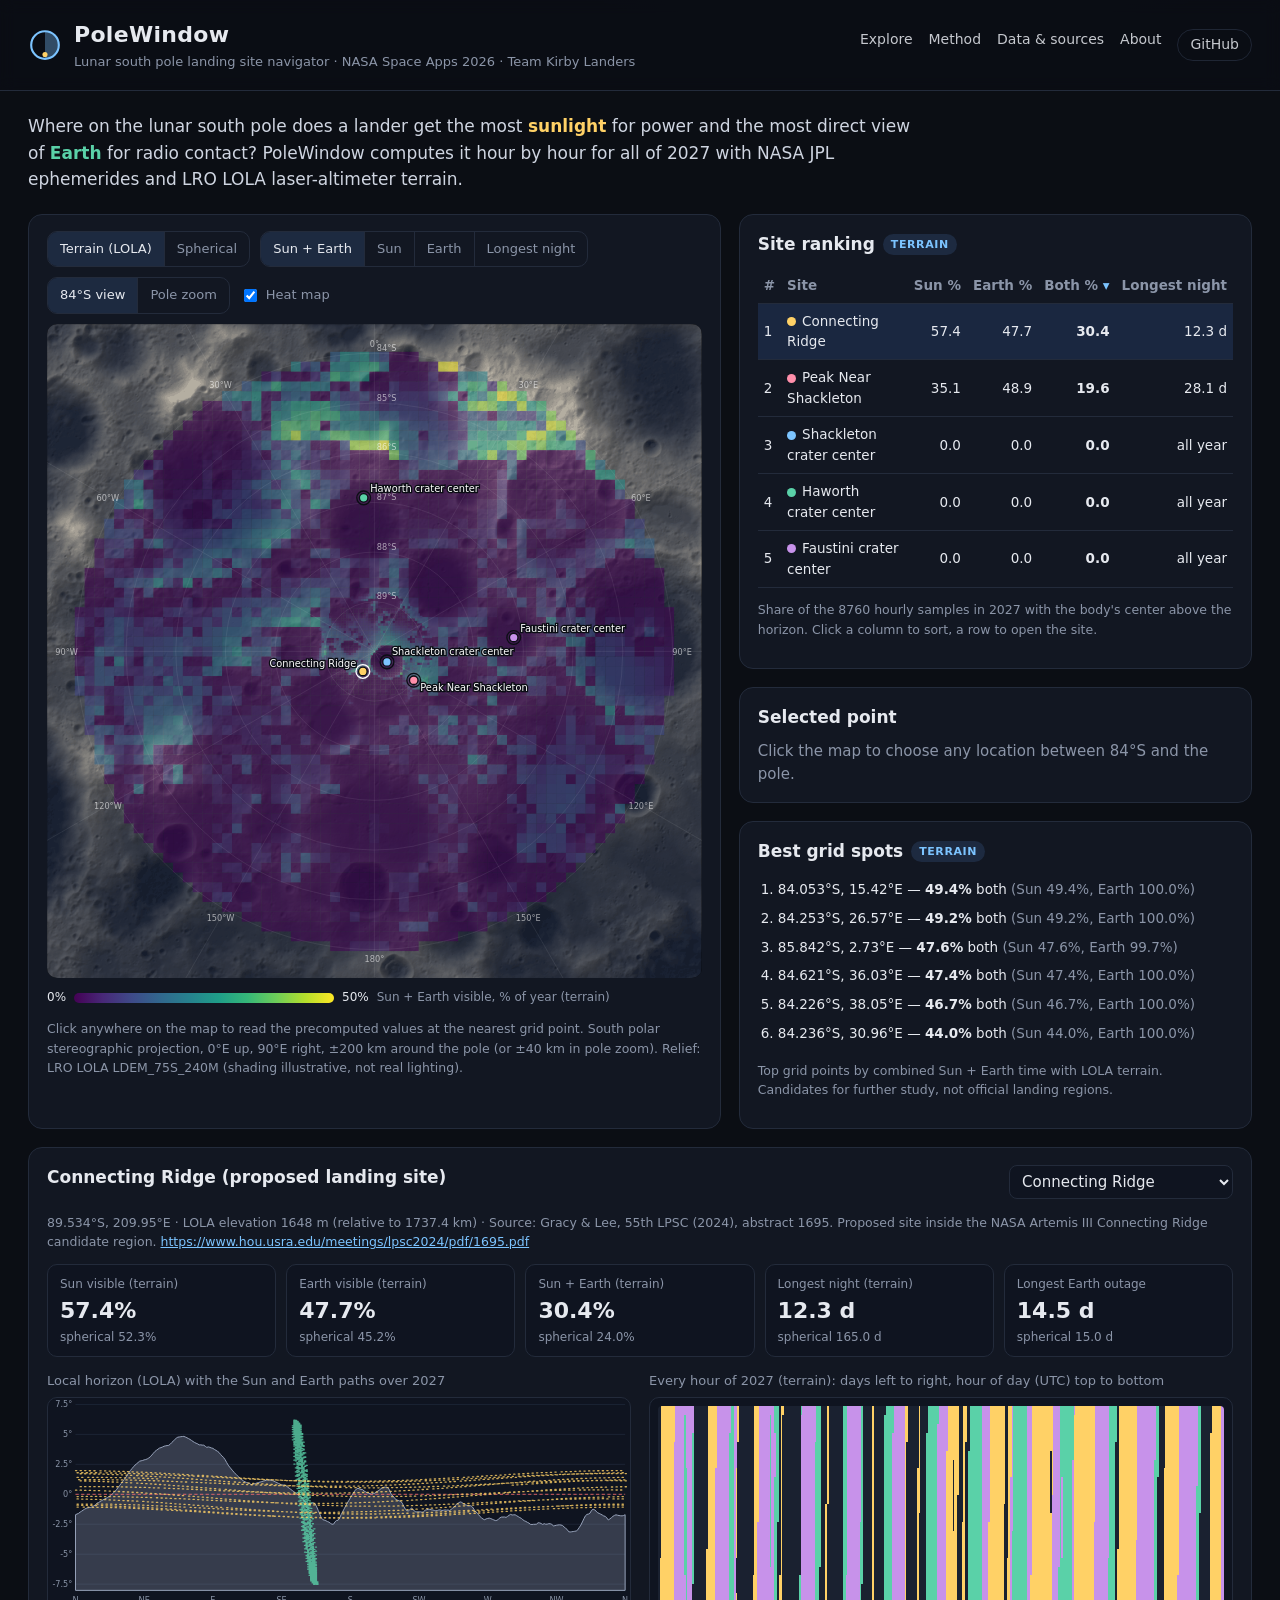
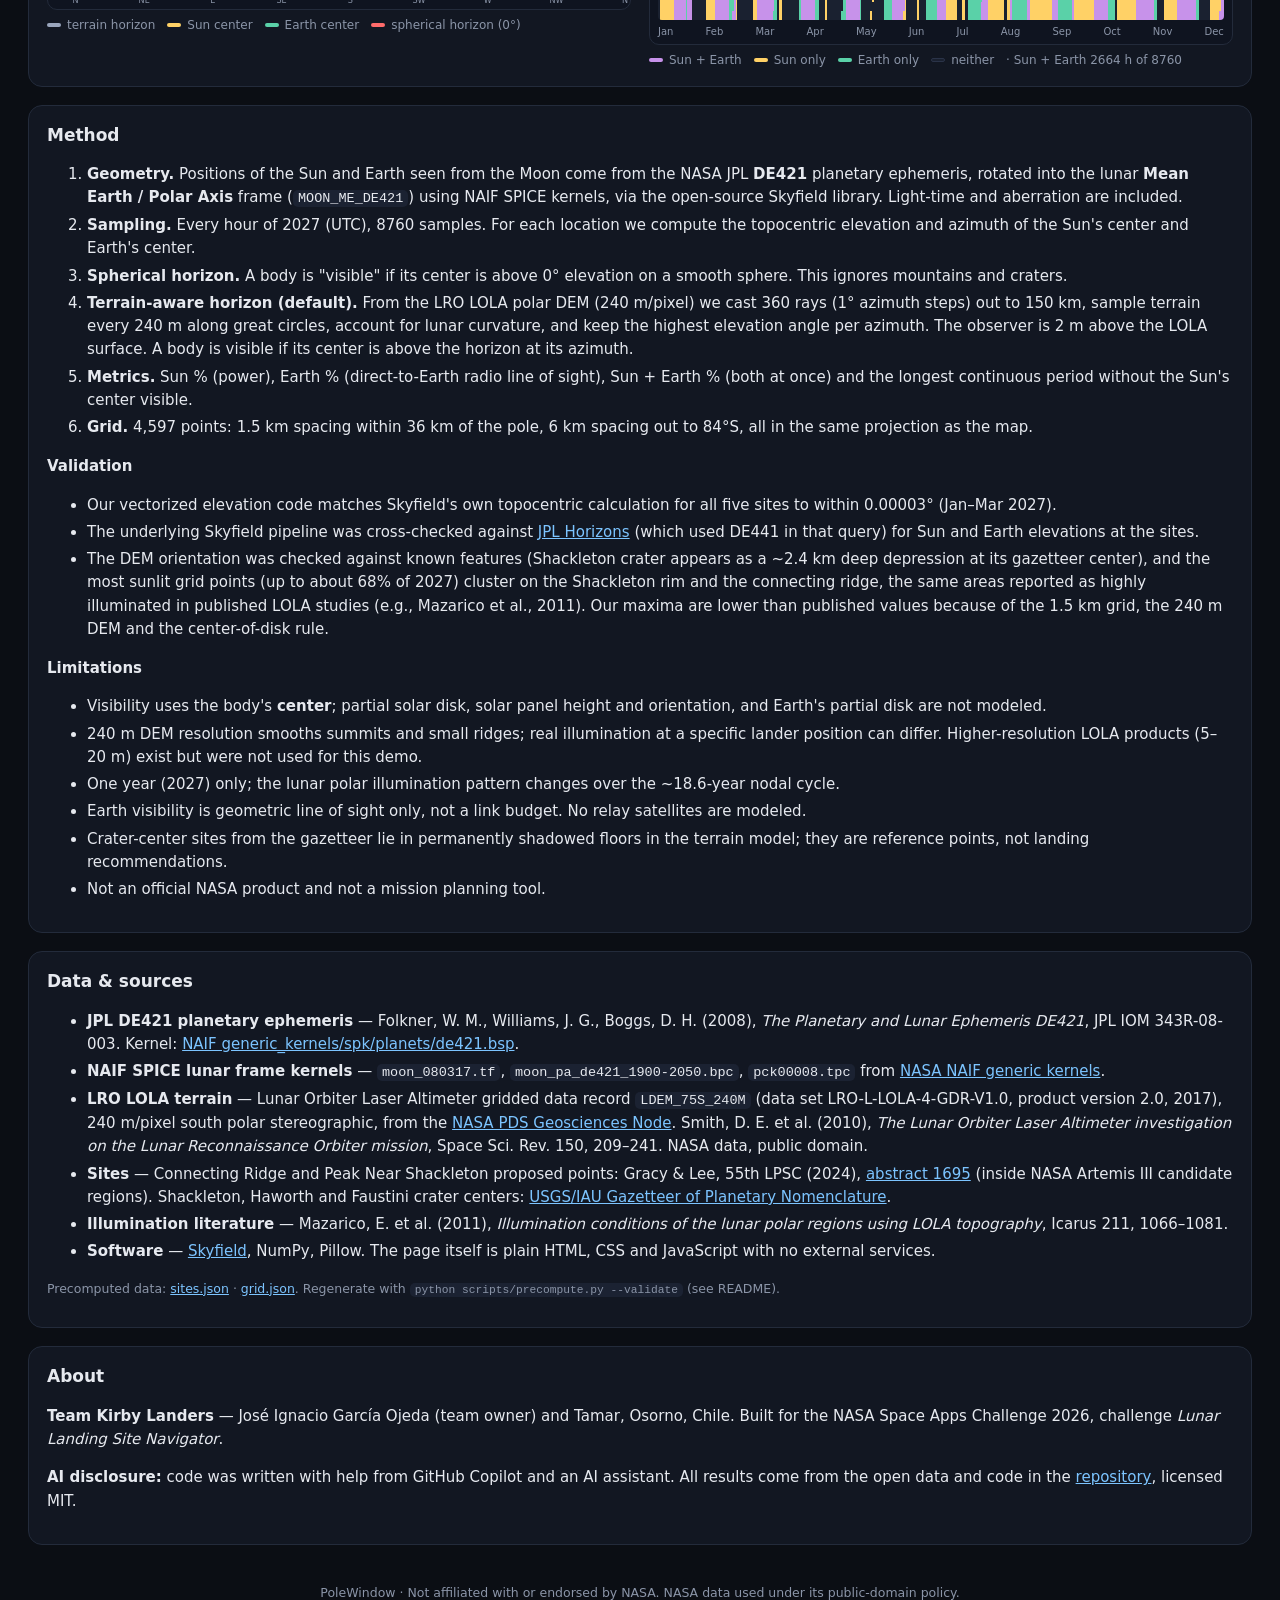
==== docs/index.html @ adbab3a1 "Add static GitHub Pages demo with LOLA terrain-aware horizon - scripts/precompute.py: full-year 2027" ====
<!doctype html>
<html lang="en">
<head>
<meta charset="utf-8">
<meta name="viewport" content="width=device-width, initial-scale=1">
<title>PoleWindow — Lunar South Pole Landing Site Navigator</title>
<meta name="description" content="Compare lunar south pole landing sites by Sun and Earth visibility, computed with NASA JPL DE421 ephemerides, NAIF SPICE kernels and LRO LOLA terrain.">
<link rel="stylesheet" href="style.css">
</head>
<body>
<header class="top">
  <div class="brand">
    <svg viewBox="0 0 32 32" class="logo" aria-hidden="true"><circle cx="16" cy="16" r="13" fill="none" stroke="currentColor" stroke-width="2"/><path d="M16 3a13 13 0 0 1 0 26" fill="currentColor" opacity=".35"/><circle cx="16" cy="25" r="2.4" fill="#ffd166"/></svg>
    <div>
      <h1>PoleWindow</h1>
      <p class="tag">Lunar south pole landing site navigator · NASA Space Apps 2026 · Team Kirby Landers</p>
    </div>
  </div>
  <nav>
    <a href="#explore">Explore</a><a href="#method">Method</a><a href="#sources">Data &amp; sources</a><a href="#about">About</a>
    <a class="gh" href="https://github.com/garciaojedajoseignacio/polewindow" target="_blank" rel="noopener">GitHub</a>
  </nav>
</header>

<section class="hero">
  <p>Where on the lunar south pole does a lander get the most <b class="sun">sunlight</b> for power and the most direct view of <b class="earth">Earth</b> for radio contact? PoleWindow computes it hour by hour for all of <span data-year>2027</span> with NASA JPL ephemerides and LRO LOLA laser-altimeter terrain.</p>
</section>

<main id="explore" class="grid">
  <section class="card mapcard">
    <div class="controls">
      <div class="seg" role="group" aria-label="Horizon model">
        <button data-method="t" class="on">Terrain (LOLA)</button>
        <button data-method="s">Spherical</button>
      </div>
      <div class="seg" role="group" aria-label="Metric">
        <button data-metric="both" class="on">Sun + Earth</button>
        <button data-metric="sun">Sun</button>
        <button data-metric="earth">Earth</button>
        <button data-metric="dark">Longest night</button>
      </div>
      <div class="seg" role="group" aria-label="Zoom">
        <button data-zoom="full" class="on">84°S view</button>
        <button data-zoom="pole">Pole zoom</button>
      </div>
      <label class="chk"><input type="checkbox" id="heat" checked> Heat map</label>
    </div>
    <div class="mapwrap">
      <svg id="map" viewBox="-200 -200 400 400" role="img" aria-label="South polar stereographic map of the lunar south pole">
        <image href="assets/lola_hillshade.png" x="-199.92" y="-199.92" width="399.84" height="399.84" preserveAspectRatio="none"/>
        <image id="poleimg" href="assets/lola_hillshade_pole.png" x="-40.08" y="-40.08" width="80.16" height="80.16" preserveAspectRatio="none" style="display:none"/>
        <g id="heatlayer"></g>
        <g id="graticule"></g>
        <g id="sitelayer"></g>
        <g id="picklayer"></g>
      </svg>
      <div id="tip" class="tip" hidden></div>
    </div>
    <div class="legend"><span id="legLo">0%</span><div id="legBar" class="bar"></div><span id="legHi">100%</span><span id="legLabel" class="muted"></span></div>
    <p class="muted small">Click anywhere on the map to read the precomputed values at the nearest grid point. South polar stereographic projection, 0°E up, 90°E right, ±200 km around the pole (or ±40 km in pole zoom). Relief: LRO LOLA LDEM_75S_240M (shading illustrative, not real lighting).</p>
  </section>

  <aside class="side">
    <section class="card">
      <h2>Site ranking <span class="pill" id="methodPill">terrain</span></h2>
      <div class="tablewrap">
      <table id="rank">
        <thead><tr>
          <th data-k="rank">#</th><th data-k="name">Site</th>
          <th data-k="sun_pct" class="num">Sun %</th><th data-k="earth_pct" class="num">Earth %</th>
          <th data-k="both_pct" class="num">Both %</th><th data-k="longest_dark_h" class="num">Longest night</th>
        </tr></thead>
        <tbody></tbody>
      </table>
      </div>
      <p class="muted small">Share of the <span data-nhours>8760</span> hourly samples in <span data-year>2027</span> with the body's center above the horizon. Click a column to sort, a row to open the site.</p>
    </section>

    <section class="card" id="pick">
      <h2>Selected point</h2>
      <div id="pickBody" class="muted">Click the map to choose any location between 84°S and the pole.</div>
    </section>

    <section class="card">
      <h2>Best grid spots <span class="pill">terrain</span></h2>
      <ol id="best" class="best"></ol>
      <p class="muted small">Top grid points by combined Sun + Earth time with LOLA terrain. Candidates for further study, not official landing regions.</p>
    </section>
  </aside>

  <section class="card wide" id="detail">
    <div class="detailhead">
      <h2 id="dName">Site detail</h2>
      <select id="dSel" aria-label="Choose site"></select>
    </div>
    <p id="dMeta" class="muted small"></p>
    <div class="stats" id="dStats"></div>
    <div class="charts">
      <figure>
        <figcaption>Local horizon (LOLA) with the Sun and Earth paths over <span data-year>2027</span></figcaption>
        <svg id="hz" viewBox="0 0 720 260"></svg>
        <div class="keys"><span class="k terr"></span>terrain horizon <span class="k sunk"></span>Sun center <span class="k earthk"></span>Earth center <span class="k zero"></span>spherical horizon (0°)</div>
      </figure>
      <figure>
        <figcaption>Every hour of <span data-year>2027</span> (<span id="tlMethod">terrain</span>): days left to right, hour of day (UTC) top to bottom</figcaption>
        <div class="rasterwrap"><canvas id="tl" width="365" height="24"></canvas><div class="months" id="months"></div></div>
        <div class="keys"><span class="k bothk"></span>Sun + Earth <span class="k sunk"></span>Sun only <span class="k earthk"></span>Earth only <span class="k nonek"></span>neither <span id="tlSum"></span></div>
      </figure>
    </div>
  </section>

  <section class="card wide prose" id="method">
    <h2>Method</h2>
    <ol>
      <li><b>Geometry.</b> Positions of the Sun and Earth seen from the Moon come from the NASA JPL <b>DE421</b> planetary ephemeris, rotated into the lunar <b>Mean Earth / Polar Axis</b> frame (<code>MOON_ME_DE421</code>) using NAIF SPICE kernels, via the open-source Skyfield library. Light-time and aberration are included.</li>
      <li><b>Sampling.</b> Every hour of <span data-year>2027</span> (UTC), <span data-nhours>8760</span> samples. For each location we compute the topocentric elevation and azimuth of the Sun's center and Earth's center.</li>
      <li><b>Spherical horizon.</b> A body is "visible" if its center is above 0° elevation on a smooth sphere. This ignores mountains and craters.</li>
      <li><b>Terrain-aware horizon (default).</b> From the LRO LOLA polar DEM (240 m/pixel) we cast 360 rays (1° azimuth steps) out to <span id="rayKm">150</span> km, sample terrain every 240 m along great circles, account for lunar curvature, and keep the highest elevation angle per azimuth. The observer is <span id="obsH">2</span> m above the LOLA surface. A body is visible if its center is above the horizon at its azimuth.</li>
      <li><b>Metrics.</b> Sun % (power), Earth % (direct-to-Earth radio line of sight), Sun + Earth % (both at once) and the longest continuous period without the Sun's center visible.</li>
      <li><b>Grid.</b> <span id="gridN">—</span> points: 1.5 km spacing within 36 km of the pole, 6 km spacing out to 84°S, all in the same projection as the map.</li>
    </ol>
    <h3>Validation</h3>
    <ul>
      <li>Our vectorized elevation code matches Skyfield's own topocentric calculation for all five sites to <span id="valDiff">—</span>° (Jan–Mar 2027).</li>
      <li>The underlying Skyfield pipeline was cross-checked against <a href="https://ssd.jpl.nasa.gov/horizons/" target="_blank" rel="noopener">JPL Horizons</a> (which used DE441 in that query) for Sun and Earth elevations at the sites.</li>
      <li>The DEM orientation was checked against known features (Shackleton crater appears as a ~2.4 km deep depression at its gazetteer center), and the most sunlit grid points (up to about 68% of 2027) cluster on the Shackleton rim and the connecting ridge, the same areas reported as highly illuminated in published LOLA studies (e.g., Mazarico et al., 2011). Our maxima are lower than published values because of the 1.5 km grid, the 240 m DEM and the center-of-disk rule.</li>
    </ul>
    <h3>Limitations</h3>
    <ul>
      <li>Visibility uses the body's <b>center</b>; partial solar disk, solar panel height and orientation, and Earth's partial disk are not modeled.</li>
      <li>240 m DEM resolution smooths summits and small ridges; real illumination at a specific lander position can differ. Higher-resolution LOLA products (5–20 m) exist but were not used for this demo.</li>
      <li>One year (2027) only; the lunar polar illumination pattern changes over the ~18.6-year nodal cycle.</li>
      <li>Earth visibility is geometric line of sight only, not a link budget. No relay satellites are modeled.</li>
      <li>Crater-center sites from the gazetteer lie in permanently shadowed floors in the terrain model; they are reference points, not landing recommendations.</li>
      <li>Not an official NASA product and not a mission planning tool.</li>
    </ul>
  </section>

  <section class="card wide prose" id="sources">
    <h2>Data &amp; sources</h2>
    <ul>
      <li><b>JPL DE421 planetary ephemeris</b> — Folkner, W. M., Williams, J. G., Boggs, D. H. (2008), <i>The Planetary and Lunar Ephemeris DE421</i>, JPL IOM 343R-08-003. Kernel: <a href="https://naif.jpl.nasa.gov/pub/naif/generic_kernels/spk/planets/" target="_blank" rel="noopener">NAIF generic_kernels/spk/planets/de421.bsp</a>.</li>
      <li><b>NAIF SPICE lunar frame kernels</b> — <code>moon_080317.tf</code>, <code>moon_pa_de421_1900-2050.bpc</code>, <code>pck00008.tpc</code> from <a href="https://naif.jpl.nasa.gov/pub/naif/generic_kernels/" target="_blank" rel="noopener">NASA NAIF generic kernels</a>.</li>
      <li><b>LRO LOLA terrain</b> — Lunar Orbiter Laser Altimeter gridded data record <code>LDEM_75S_240M</code> (data set LRO-L-LOLA-4-GDR-V1.0, product version 2.0, 2017), 240 m/pixel south polar stereographic, from the <a href="https://pds-geosciences.wustl.edu/lro/lro-l-lola-3-rdr-v1/lrolol_1xxx/data/lola_gdr/polar/img/" target="_blank" rel="noopener">NASA PDS Geosciences Node</a>. Smith, D. E. et al. (2010), <i>The Lunar Orbiter Laser Altimeter investigation on the Lunar Reconnaissance Orbiter mission</i>, Space Sci. Rev. 150, 209–241. NASA data, public domain.</li>
      <li><b>Sites</b> — Connecting Ridge and Peak Near Shackleton proposed points: Gracy &amp; Lee, 55th LPSC (2024), <a href="https://www.hou.usra.edu/meetings/lpsc2024/pdf/1695.pdf" target="_blank" rel="noopener">abstract 1695</a> (inside NASA Artemis III candidate regions). Shackleton, Haworth and Faustini crater centers: <a href="https://planetarynames.wr.usgs.gov/" target="_blank" rel="noopener">USGS/IAU Gazetteer of Planetary Nomenclature</a>.</li>
      <li><b>Illumination literature</b> — Mazarico, E. et al. (2011), <i>Illumination conditions of the lunar polar regions using LOLA topography</i>, Icarus 211, 1066–1081.</li>
      <li><b>Software</b> — <a href="https://rhodesmill.org/skyfield/" target="_blank" rel="noopener">Skyfield</a>, NumPy, Pillow. The page itself is plain HTML, CSS and JavaScript with no external services.</li>
    </ul>
    <p class="muted small">Precomputed data: <a href="data/sites.json">sites.json</a> · <a href="data/grid.json">grid.json</a>. Regenerate with <code>python scripts/precompute.py --validate</code> (see README).</p>
  </section>

  <section class="card wide prose" id="about">
    <h2>About</h2>
    <p><b>Team Kirby Landers</b> — José Ignacio García Ojeda (team owner) and Tamar, Osorno, Chile. Built for the NASA Space Apps Challenge 2026, challenge <i>Lunar Landing Site Navigator</i>.</p>
    <p><b>AI disclosure:</b> code was written with help from GitHub Copilot and an AI assistant. All results come from the open data and code in the <a href="https://github.com/garciaojedajoseignacio/polewindow" target="_blank" rel="noopener">repository</a>, licensed MIT.</p>
  </section>
</main>
<footer class="foot muted small">PoleWindow · Not affiliated with or endorsed by NASA. NASA data used under its public-domain policy.</footer>
<script src="app.js"></script>
</body>
</html>
---- docs/style.css ----
:root{--bg:#0b0e14;--card:#121722;--line:#232b3b;--fg:#e6e9ef;--mut:#8b95a8;--acc:#7cc4ff;--sun:#ffd166;--earth:#5ad1a8;--both:#c792ea;--radius:14px}
*{box-sizing:border-box}
html{scroll-behavior:smooth}
body{margin:0;background:radial-gradient(1200px 600px at 70% -10%,#16203a 0,transparent 60%),var(--bg);color:var(--fg);font:15px/1.55 system-ui,-apple-system,"Segoe UI",Roboto,Inter,sans-serif}
a{color:var(--acc)}
code{background:#1b2232;padding:1px 5px;border-radius:5px;font-size:.9em}
.top{display:flex;justify-content:space-between;align-items:center;gap:16px;flex-wrap:wrap;padding:18px 28px;border-bottom:1px solid var(--line);position:sticky;top:0;background:rgba(11,14,20,.85);backdrop-filter:blur(8px);z-index:5}
.brand{display:flex;gap:12px;align-items:center}
.logo{width:34px;height:34px;color:var(--acc)}
h1{margin:0;font-size:22px;letter-spacing:.3px}
.tag{margin:0;color:var(--mut);font-size:13px}
nav{display:flex;gap:16px;flex-wrap:wrap}
nav a{color:var(--fg);text-decoration:none;font-size:14px;opacity:.85}
nav a:hover{opacity:1;color:var(--acc)}
nav .gh{border:1px solid var(--line);padding:4px 12px;border-radius:999px}
.hero{max-width:1400px;margin:0 auto;padding:22px 28px 4px}
.hero p{margin:0;font-size:17px;max-width:900px;color:#cfd5e1}
b.sun{color:var(--sun)} b.earth{color:var(--earth)}
.grid{max-width:1400px;margin:0 auto;padding:18px 28px 28px;display:grid;grid-template-columns:minmax(0,1.35fr) minmax(0,1fr);gap:18px}
.card{background:var(--card);border:1px solid var(--line);border-radius:var(--radius);padding:16px 18px}
.wide{grid-column:1/-1}
.side{display:flex;flex-direction:column;gap:18px;min-width:0}
h2{margin:0 0 10px;font-size:17px;display:flex;align-items:center;gap:8px}
h3{font-size:15px;margin:16px 0 6px}
.pill{font-size:11px;font-weight:600;text-transform:uppercase;letter-spacing:.6px;background:#1d2a40;color:var(--acc);padding:2px 8px;border-radius:999px}
.muted{color:var(--mut)} .small{font-size:12.5px}
.controls{display:flex;gap:10px;flex-wrap:wrap;align-items:center;margin-bottom:10px}
.seg{display:inline-flex;border:1px solid var(--line);border-radius:10px;overflow:hidden}
.seg button{background:transparent;color:var(--mut);border:0;padding:7px 12px;font:inherit;font-size:13px;cursor:pointer}
.seg button+button{border-left:1px solid var(--line)}
.seg button.on{background:#1d2a40;color:var(--fg)}
.chk{font-size:13px;color:var(--mut);display:flex;gap:6px;align-items:center}
.mapwrap{position:relative}
#map{width:100%;height:auto;aspect-ratio:1/1;display:block;border-radius:10px;background:#000;cursor:crosshair;touch-action:manipulation}
#graticule circle,#graticule line{stroke:rgba(255,255,255,.22);stroke-width:.35;fill:none;vector-effect:non-scaling-stroke}
#graticule text{fill:rgba(255,255,255,.6)}
.site circle{stroke:#0b0e14}
.site text{fill:#fff;paint-order:stroke;stroke:#0b0e14;pointer-events:none}
.site{cursor:pointer}
.site.sel circle.ring{stroke:#fff;fill:none}
.tip{position:absolute;pointer-events:none;background:rgba(10,13,20,.92);border:1px solid var(--line);padding:6px 9px;border-radius:8px;font-size:12px;white-space:nowrap;transform:translate(12px,12px)}
.legend{display:flex;align-items:center;gap:8px;margin:10px 0 2px;font-size:12px}
.legend .bar{flex:0 1 260px;height:10px;border-radius:5px}
.tablewrap{overflow-x:auto}
table{width:100%;border-collapse:collapse;font-size:13.5px}
th,td{padding:7px 6px;border-bottom:1px solid var(--line);text-align:left}
th{color:var(--mut);font-weight:600;cursor:pointer;user-select:none;white-space:nowrap}
th.sorted::after{content:" ▾";color:var(--acc)} th.sorted.asc::after{content:" ▴"}
td.num,th.num{text-align:right;font-variant-numeric:tabular-nums}
tbody tr{cursor:pointer} tbody tr:hover{background:#18203000;background:#172033}
tbody tr.sel{background:#1a2740}
.dot{display:inline-block;width:9px;height:9px;border-radius:50%;margin-right:6px;vertical-align:middle}
.best{margin:0;padding-left:20px;font-size:13.5px}
.best li{padding:4px 0;cursor:pointer}
.best li:hover{color:var(--acc)}
.kv{display:grid;grid-template-columns:auto 1fr 1fr;gap:4px 12px;font-size:13.5px;font-variant-numeric:tabular-nums}
.kv .h{color:var(--mut);font-size:12px}
.detailhead{display:flex;justify-content:space-between;align-items:center;gap:10px;flex-wrap:wrap}
select{background:#0f1420;color:var(--fg);border:1px solid var(--line);border-radius:8px;padding:6px 8px;font:inherit}
.stats{display:grid;grid-template-columns:repeat(auto-fit,minmax(150px,1fr));gap:10px;margin:10px 0 14px}
.stat{background:#0f1420;border:1px solid var(--line);border-radius:10px;padding:10px 12px}
.stat .v{font-size:22px;font-weight:650;font-variant-numeric:tabular-nums}
.stat .l{font-size:12px;color:var(--mut)}
.stat .s{font-size:12px;color:var(--mut)}
.charts{display:grid;grid-template-columns:1fr 1fr;gap:18px}
figure{margin:0}
figcaption{font-size:13px;color:var(--mut);margin-bottom:6px}
.charts svg{width:100%;height:auto;background:#0f1420;border:1px solid var(--line);border-radius:10px;display:block}
.charts svg text{fill:var(--mut);font-size:10px}
.keys{font-size:12px;color:var(--mut);margin-top:6px;display:flex;gap:6px 12px;flex-wrap:wrap;align-items:center}
.k{display:inline-block;width:14px;height:4px;border-radius:2px;margin-right:-6px}
.k.terr{background:#9aa6bd}.k.sunk{background:var(--sun)}.k.earthk{background:var(--earth)}.k.bothk{background:var(--both)}.k.zero{background:#ff6b6b}
.prose{max-width:none}
.prose li{margin:4px 0}
.foot{text-align:center;padding:10px 0 30px}
@media (max-width:980px){.grid{grid-template-columns:1fr}.charts{grid-template-columns:1fr}.top{position:static}}
@media (max-width:560px){.grid,.hero{padding-left:12px;padding-right:12px}.top{padding:12px}.seg button{padding:6px 8px;font-size:12px}}

.rasterwrap{background:#0f1420;border:1px solid var(--line);border-radius:10px;padding:8px 8px 4px}
#tl{width:100%;height:214px;image-rendering:pixelated;display:block;border-radius:4px}
.months{display:flex;justify-content:space-between;font-size:10px;color:var(--mut);padding-top:4px}
.k.nonek{background:#1a2130;border:1px solid #2a3348}
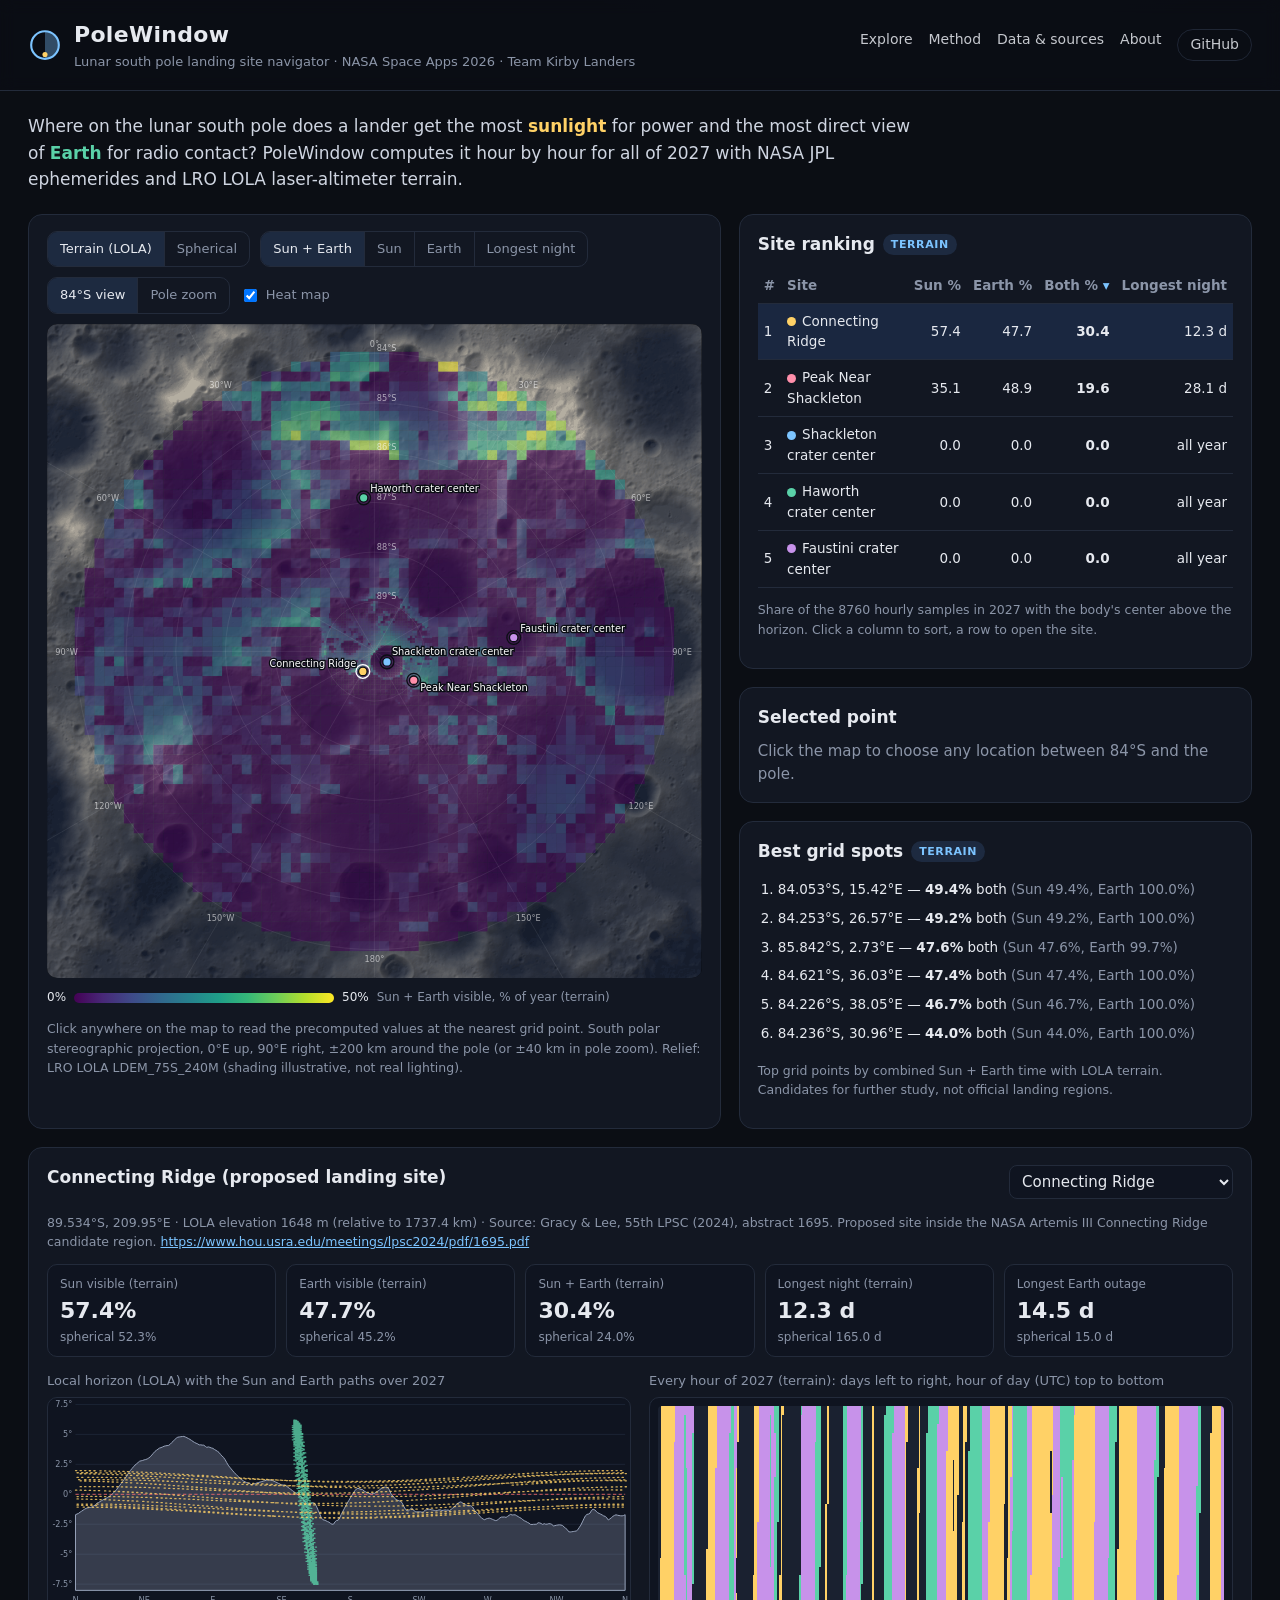
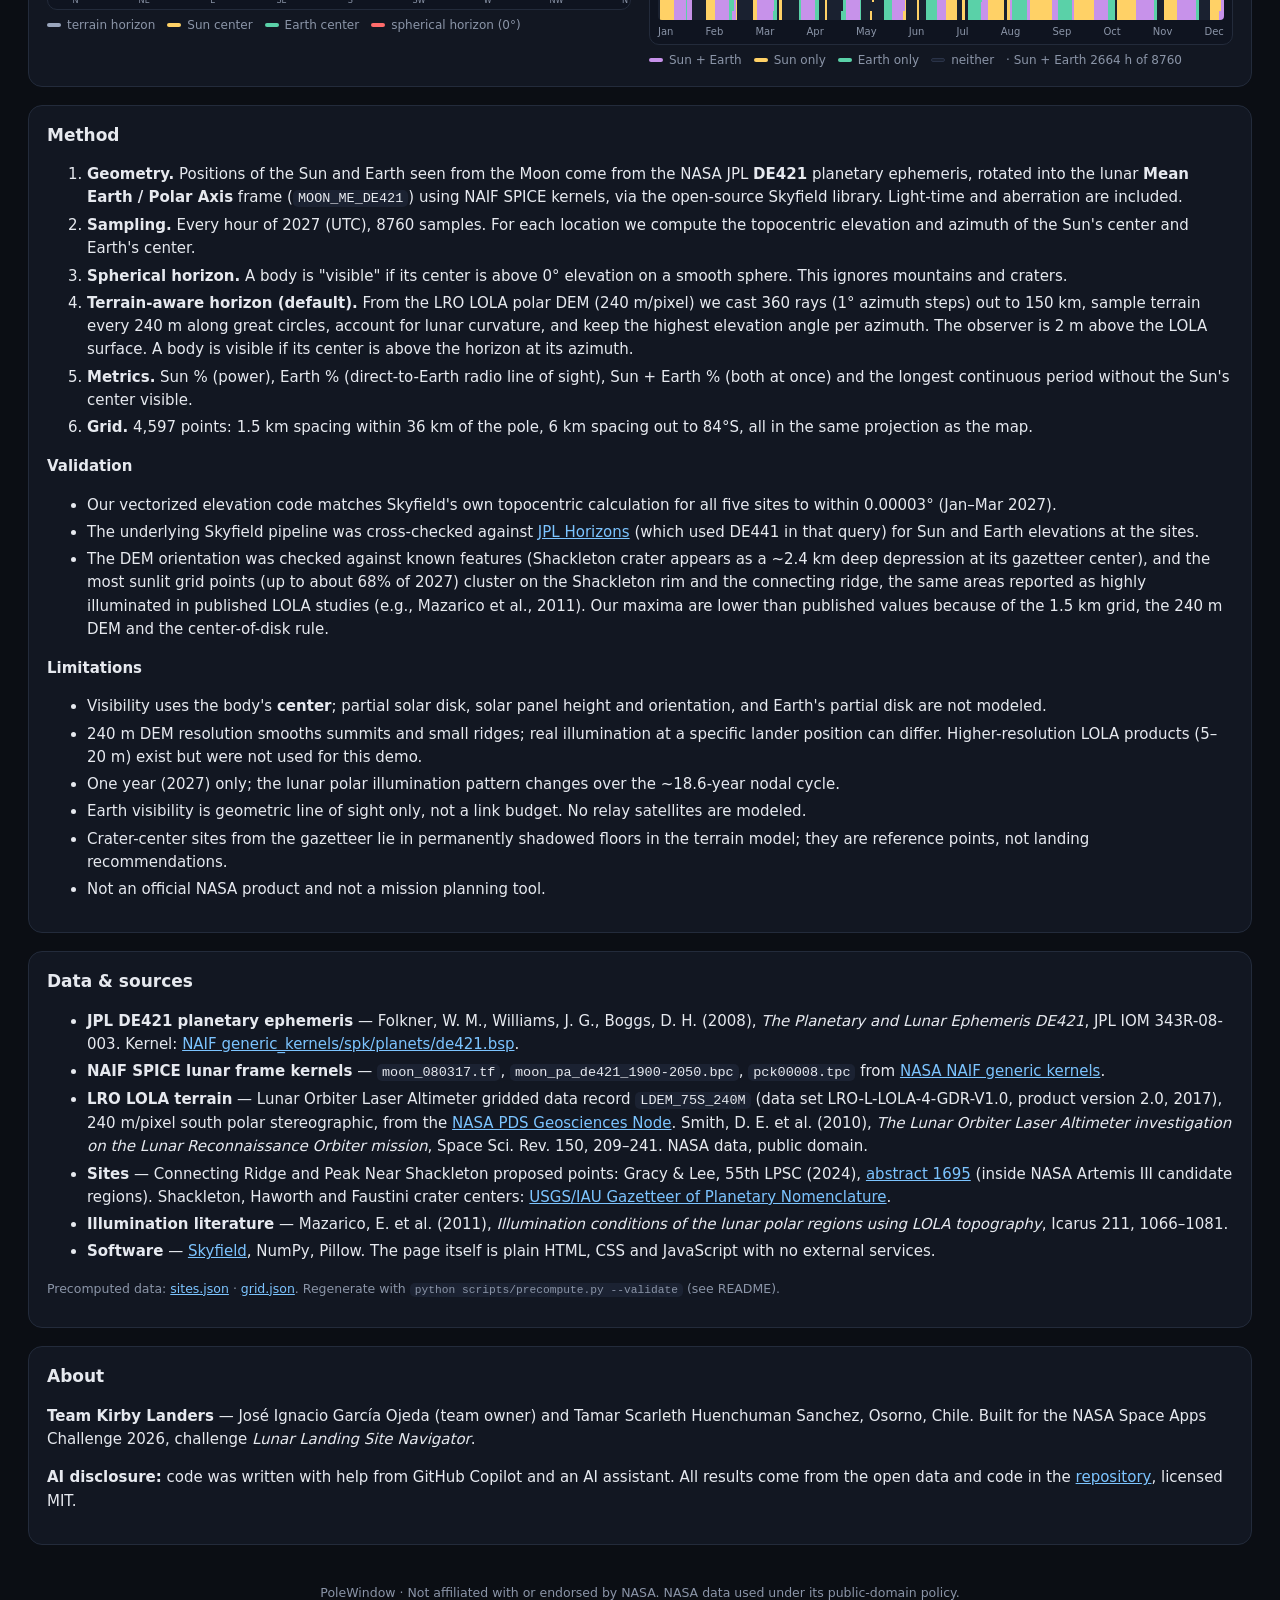
==== commit 98c47530: "Add full name of team member Tamar Scarleth Huenchuman Sanchez" ====
--- a/docs/index.html
+++ b/docs/index.html
@@ -151,7 +151,7 @@
 
   <section class="card wide prose" id="about">
     <h2>About</h2>
-    <p><b>Team Kirby Landers</b> — José Ignacio García Ojeda (team owner) and Tamar, Osorno, Chile. Built for the NASA Space Apps Challenge 2026, challenge <i>Lunar Landing Site Navigator</i>.</p>
+    <p><b>Team Kirby Landers</b> — José Ignacio García Ojeda (team owner) and Tamar Scarleth Huenchuman Sanchez, Osorno, Chile. Built for the NASA Space Apps Challenge 2026, challenge <i>Lunar Landing Site Navigator</i>.</p>
     <p><b>AI disclosure:</b> code was written with help from GitHub Copilot and an AI assistant. All results come from the open data and code in the <a href="https://github.com/garciaojedajoseignacio/polewindow" target="_blank" rel="noopener">repository</a>, licensed MIT.</p>
   </section>
 </main>
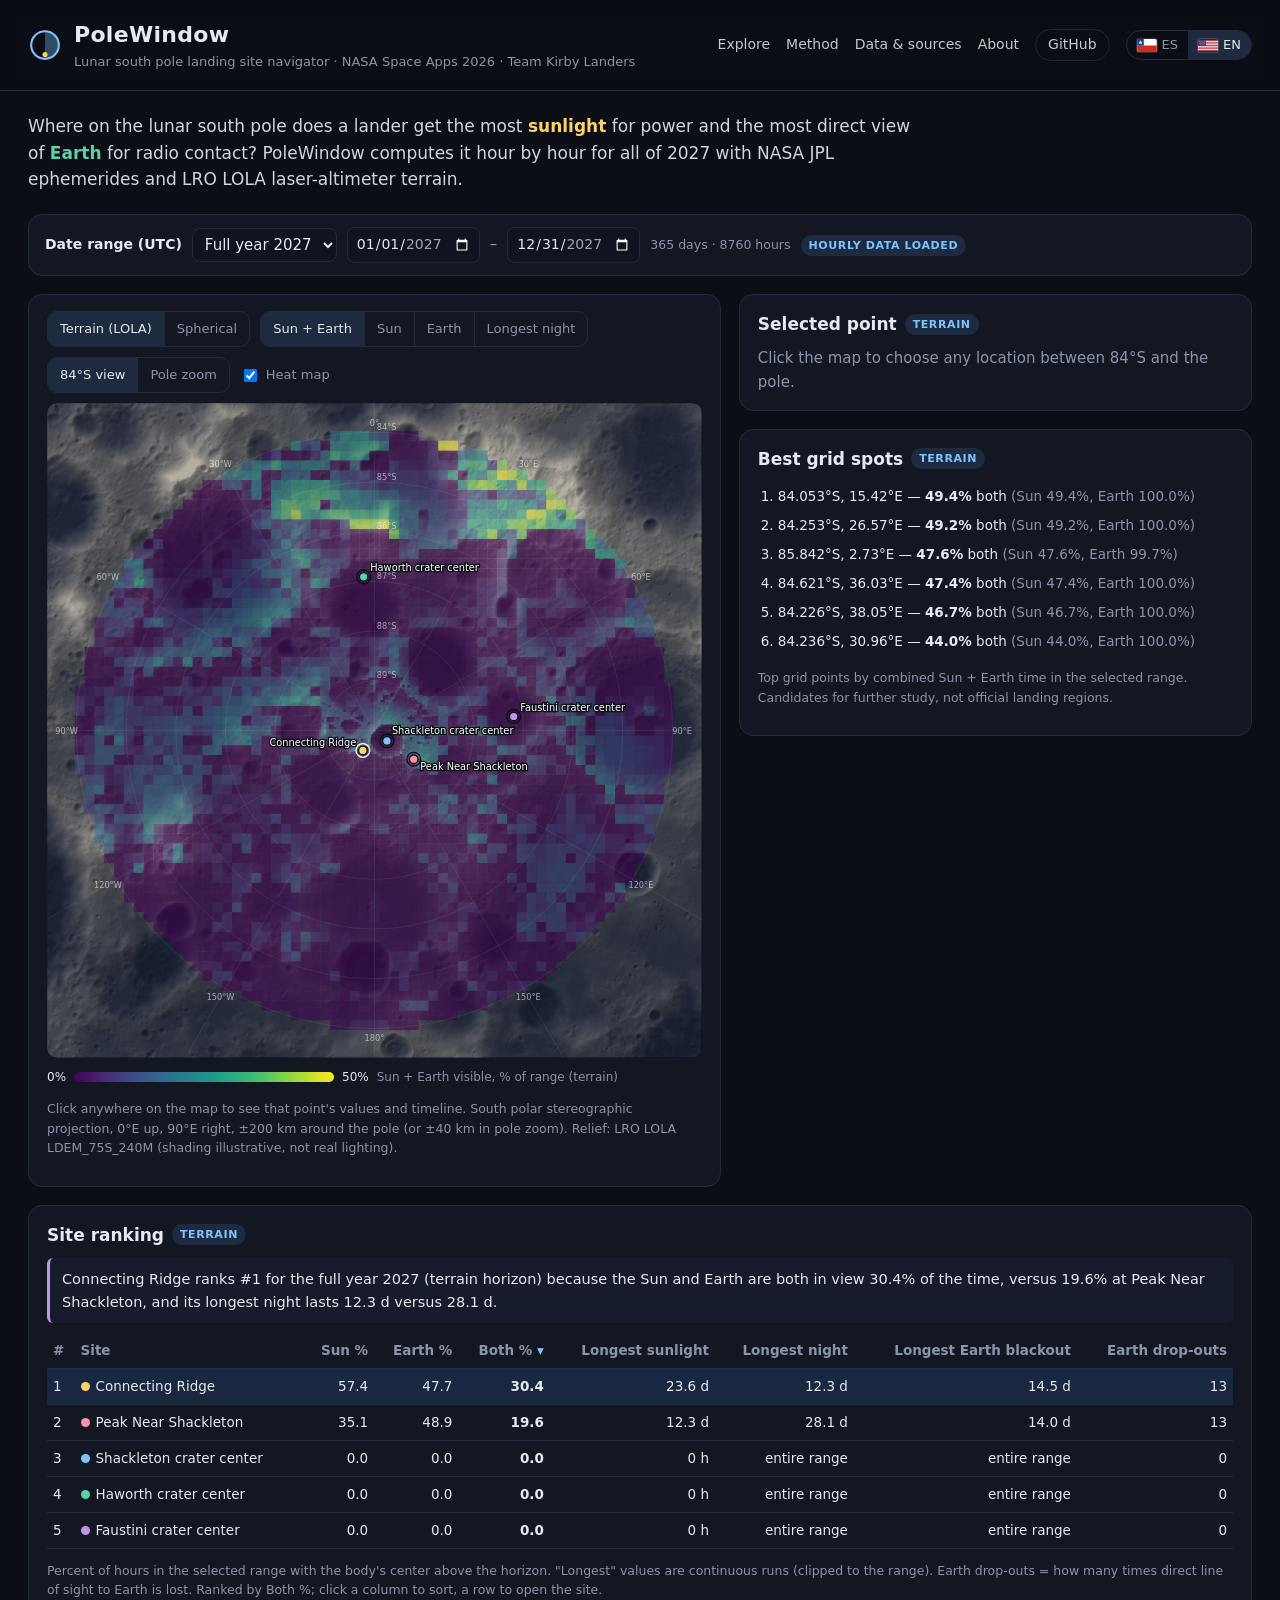
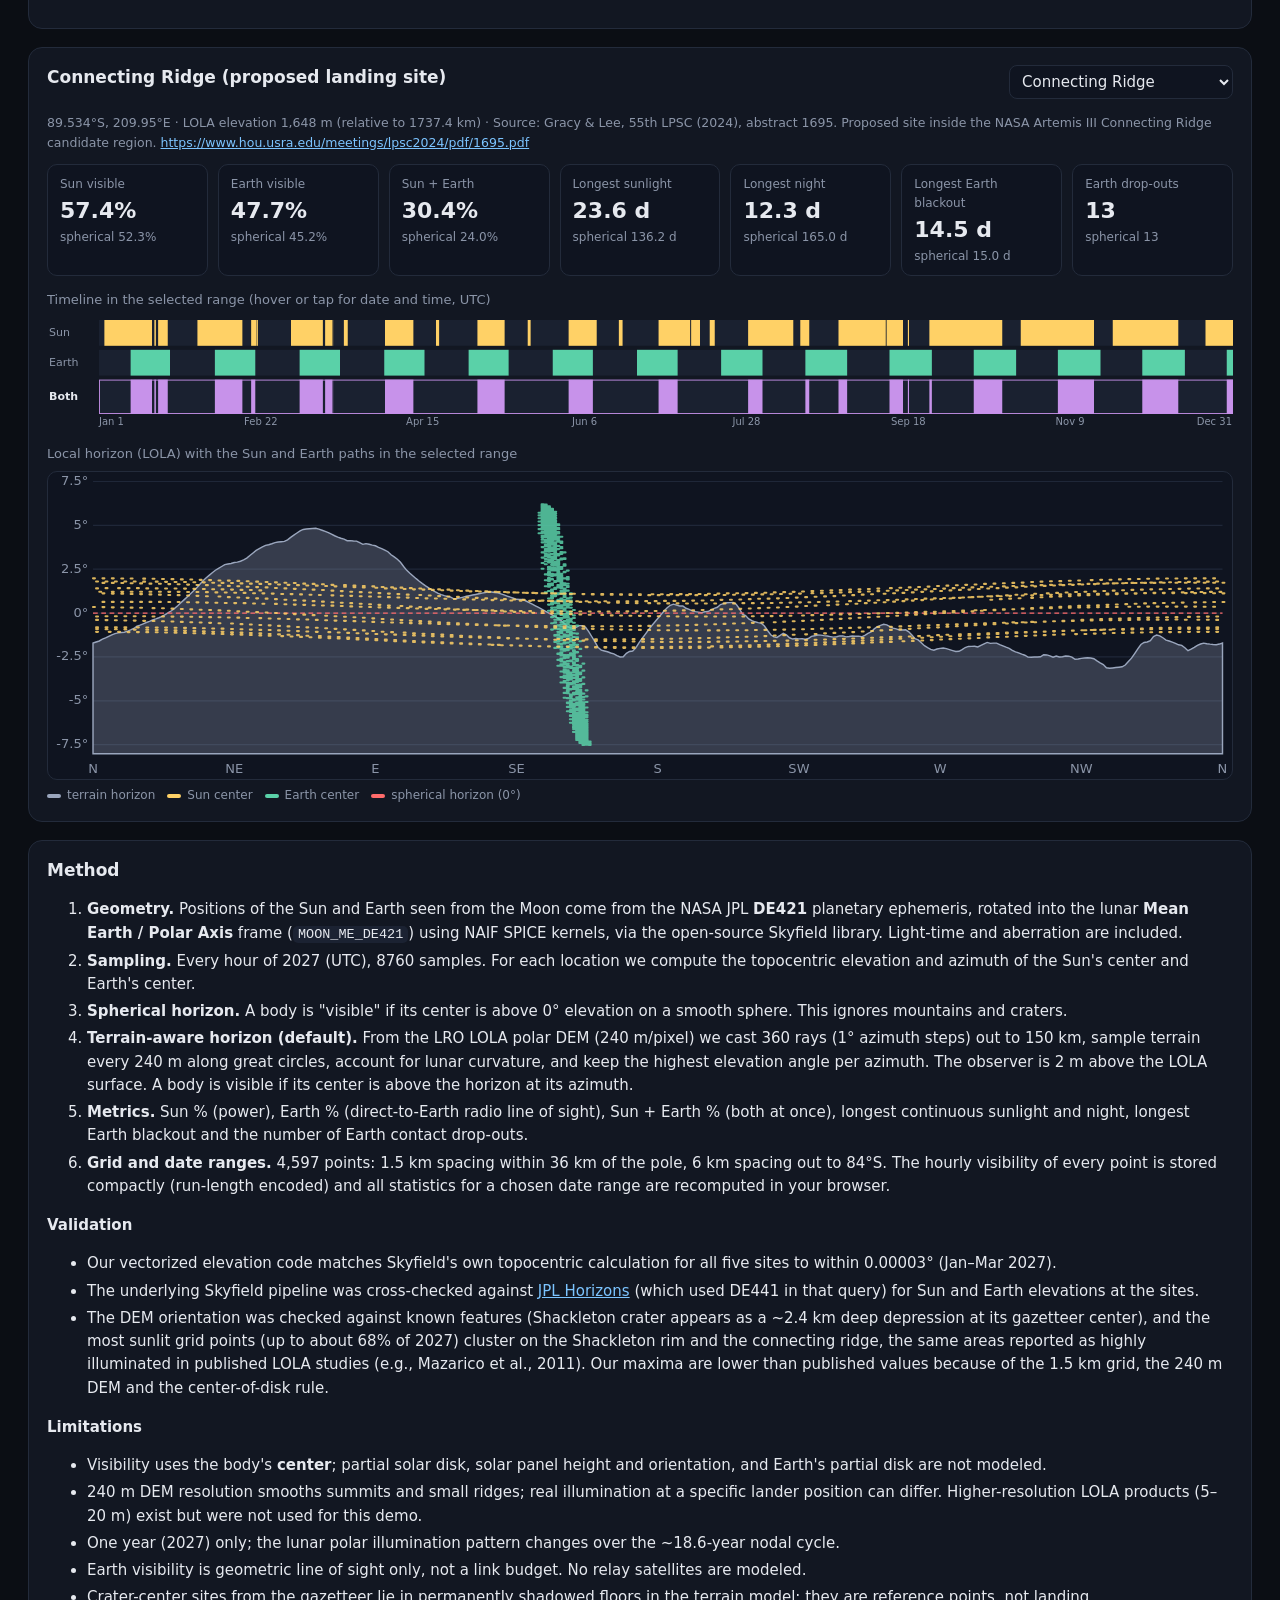
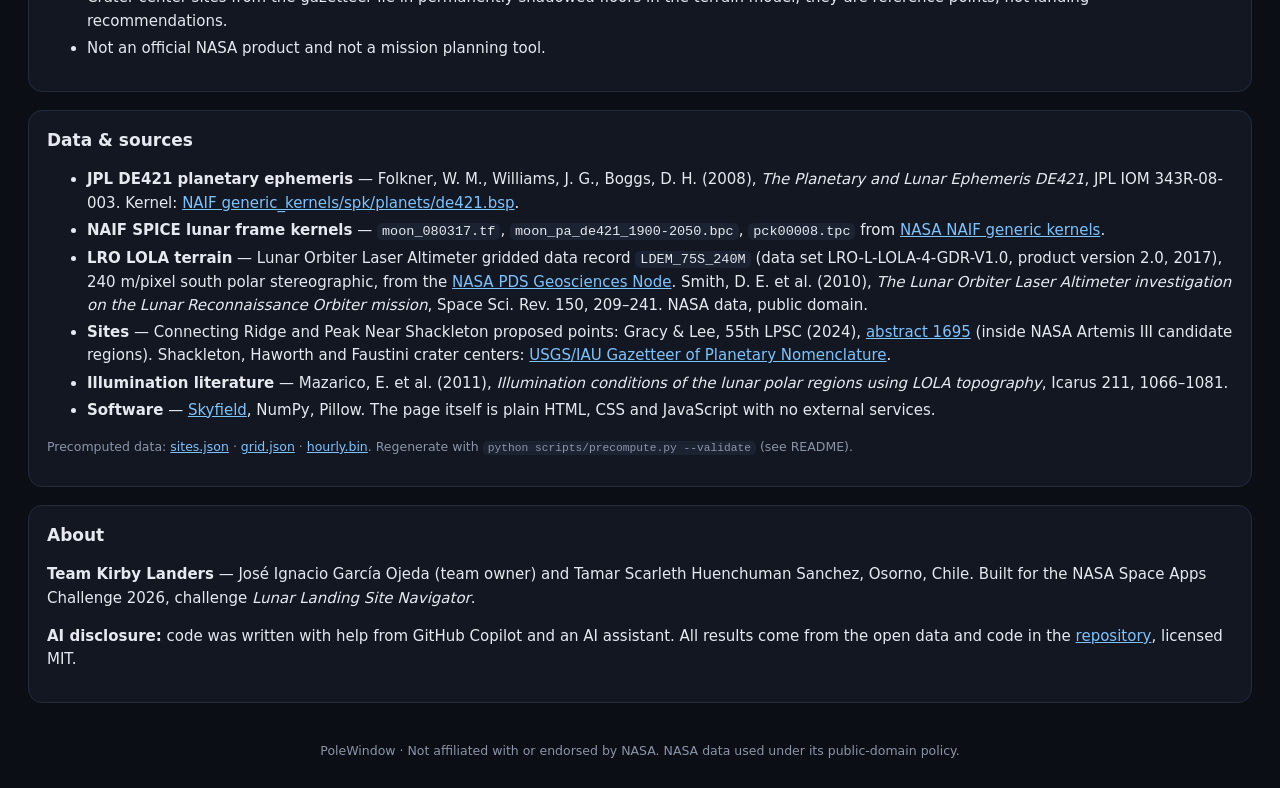
==== commit b1727464: "Add per-point timelines, date ranges, stability metrics and ES/EN switch - precompute: run-length ho" ====
--- a/docs/index.html
+++ b/docs/index.html
@@ -13,37 +13,51 @@
     <svg viewBox="0 0 32 32" class="logo" aria-hidden="true"><circle cx="16" cy="16" r="13" fill="none" stroke="currentColor" stroke-width="2"/><path d="M16 3a13 13 0 0 1 0 26" fill="currentColor" opacity=".35"/><circle cx="16" cy="25" r="2.4" fill="#ffd166"/></svg>
     <div>
       <h1>PoleWindow</h1>
-      <p class="tag">Lunar south pole landing site navigator · NASA Space Apps 2026 · Team Kirby Landers</p>
+      <p class="tag" data-i18n="tag">Lunar south pole landing site navigator · NASA Space Apps 2026 · Team Kirby Landers</p>
     </div>
   </div>
   <nav>
-    <a href="#explore">Explore</a><a href="#method">Method</a><a href="#sources">Data &amp; sources</a><a href="#about">About</a>
+    <a href="#explore" data-i18n="navExplore">Explore</a><a href="#method" data-i18n="navMethod">Method</a><a href="#sources" data-i18n="navSources">Data &amp; sources</a><a href="#about" data-i18n="navAbout">About</a>
     <a class="gh" href="https://github.com/garciaojedajoseignacio/polewindow" target="_blank" rel="noopener">GitHub</a>
+    <div class="lang" role="group" aria-label="Language / Idioma">
+      <button data-lang="es" title="Español (Chile)"><svg viewBox="0 0 30 20" class="flag" aria-hidden="true"><rect width="30" height="20" fill="#fff"/><rect y="10" width="30" height="10" fill="#d52b1e"/><rect width="10" height="10" fill="#0039a6"/><polygon fill="#fff" points="5,1.6 5.85,4.15 8.5,4.15 6.35,5.75 7.15,8.3 5,6.75 2.85,8.3 3.65,5.75 1.5,4.15 4.15,4.15"/></svg>ES</button>
+      <button data-lang="en" title="English" class="on"><svg viewBox="0 0 38 20" class="flag" aria-hidden="true"><rect width="38" height="20" fill="#fff"/><g fill="#b22234"><rect width="38" height="1.54"/><rect y="3.08" width="38" height="1.54"/><rect y="6.15" width="38" height="1.54"/><rect y="9.23" width="38" height="1.54"/><rect y="12.31" width="38" height="1.54"/><rect y="15.38" width="38" height="1.54"/><rect y="18.46" width="38" height="1.54"/></g><rect width="15.2" height="10.77" fill="#3c3b6e"/><g fill="#fff"><circle cx="2.5" cy="2" r=".6"/><circle cx="6" cy="2" r=".6"/><circle cx="9.5" cy="2" r=".6"/><circle cx="13" cy="2" r=".6"/><circle cx="4.2" cy="4.2" r=".6"/><circle cx="7.7" cy="4.2" r=".6"/><circle cx="11.2" cy="4.2" r=".6"/><circle cx="2.5" cy="6.4" r=".6"/><circle cx="6" cy="6.4" r=".6"/><circle cx="9.5" cy="6.4" r=".6"/><circle cx="13" cy="6.4" r=".6"/><circle cx="4.2" cy="8.6" r=".6"/><circle cx="7.7" cy="8.6" r=".6"/><circle cx="11.2" cy="8.6" r=".6"/></g></svg>EN</button>
+    </div>
   </nav>
 </header>
 
 <section class="hero">
-  <p>Where on the lunar south pole does a lander get the most <b class="sun">sunlight</b> for power and the most direct view of <b class="earth">Earth</b> for radio contact? PoleWindow computes it hour by hour for all of <span data-year>2027</span> with NASA JPL ephemerides and LRO LOLA laser-altimeter terrain.</p>
+  <p data-i18n-html="hero">Where on the lunar south pole does a lander get the most <b class="sun">sunlight</b> for power and the most direct view of <b class="earth">Earth</b> for radio contact? PoleWindow computes it hour by hour for all of <span data-year>2027</span> with NASA JPL ephemerides and LRO LOLA laser-altimeter terrain.</p>
 </section>
 
 <main id="explore" class="grid">
+  <section class="card wide rangebar">
+    <label for="preset" data-i18n="rangeLabel">Date range (UTC)</label>
+    <select id="preset" aria-label="Preset"></select>
+    <input type="date" id="d0" min="2027-01-01" max="2027-12-31" value="2027-01-01" aria-label="Start date">
+    <span class="muted">–</span>
+    <input type="date" id="d1" min="2027-01-01" max="2027-12-31" value="2027-12-31" aria-label="End date">
+    <span id="rangeInfo" class="muted small"></span>
+    <span id="loadState" class="pill warn" data-i18n="loading">Loading hourly data…</span>
+  </section>
+
   <section class="card mapcard">
     <div class="controls">
       <div class="seg" role="group" aria-label="Horizon model">
-        <button data-method="t" class="on">Terrain (LOLA)</button>
-        <button data-method="s">Spherical</button>
+        <button data-method="t" class="on" data-i18n="mTerrain">Terrain (LOLA)</button>
+        <button data-method="s" data-i18n="mSpherical">Spherical</button>
       </div>
       <div class="seg" role="group" aria-label="Metric">
-        <button data-metric="both" class="on">Sun + Earth</button>
-        <button data-metric="sun">Sun</button>
-        <button data-metric="earth">Earth</button>
-        <button data-metric="dark">Longest night</button>
+        <button data-metric="both" class="on" data-i18n="kBoth">Sun + Earth</button>
+        <button data-metric="sun" data-i18n="kSun">Sun</button>
+        <button data-metric="earth" data-i18n="kEarth">Earth</button>
+        <button data-metric="dark" data-i18n="kDark">Longest night</button>
       </div>
       <div class="seg" role="group" aria-label="Zoom">
-        <button data-zoom="full" class="on">84°S view</button>
-        <button data-zoom="pole">Pole zoom</button>
+        <button data-zoom="full" class="on" data-i18n="zFull">84°S view</button>
+        <button data-zoom="pole" data-i18n="zPole">Pole zoom</button>
       </div>
-      <label class="chk"><input type="checkbox" id="heat" checked> Heat map</label>
+      <label class="chk"><input type="checkbox" id="heat" checked> <span data-i18n="heat">Heat map</span></label>
     </div>
     <div class="mapwrap">
       <svg id="map" viewBox="-200 -200 400 400" role="img" aria-label="South polar stereographic map of the lunar south pole">
@@ -57,36 +71,44 @@
       <div id="tip" class="tip" hidden></div>
     </div>
     <div class="legend"><span id="legLo">0%</span><div id="legBar" class="bar"></div><span id="legHi">100%</span><span id="legLabel" class="muted"></span></div>
-    <p class="muted small">Click anywhere on the map to read the precomputed values at the nearest grid point. South polar stereographic projection, 0°E up, 90°E right, ±200 km around the pole (or ±40 km in pole zoom). Relief: LRO LOLA LDEM_75S_240M (shading illustrative, not real lighting).</p>
+    <p class="muted small" data-i18n="mapNote">Click anywhere on the map to see that point's values and timeline. South polar stereographic projection, 0°E up, 90°E right, ±200 km around the pole (or ±40 km in pole zoom). Relief: LRO LOLA LDEM_75S_240M (shading illustrative, not real lighting).</p>
   </section>
 
   <aside class="side">
-    <section class="card">
-      <h2>Site ranking <span class="pill" id="methodPill">terrain</span></h2>
-      <div class="tablewrap">
-      <table id="rank">
-        <thead><tr>
-          <th data-k="rank">#</th><th data-k="name">Site</th>
-          <th data-k="sun_pct" class="num">Sun %</th><th data-k="earth_pct" class="num">Earth %</th>
-          <th data-k="both_pct" class="num">Both %</th><th data-k="longest_dark_h" class="num">Longest night</th>
-        </tr></thead>
-        <tbody></tbody>
-      </table>
-      </div>
-      <p class="muted small">Share of the <span data-nhours>8760</span> hourly samples in <span data-year>2027</span> with the body's center above the horizon. Click a column to sort, a row to open the site.</p>
-    </section>
-
     <section class="card" id="pick">
-      <h2>Selected point</h2>
-      <div id="pickBody" class="muted">Click the map to choose any location between 84°S and the pole.</div>
+      <h2><span data-i18n="pickTitle">Selected point</span> <span class="pill methodPill">terrain</span></h2>
+      <div id="pickBody" class="muted" data-i18n="pickEmpty">Click the map to choose any location between 84°S and the pole.</div>
+      <div class="bands" id="pickBands" hidden><canvas></canvas><div class="btip" hidden></div></div>
+      <button id="pickOpen" class="linkbtn" hidden data-i18n="pickOpen">Open full detail ↓</button>
     </section>
 
     <section class="card">
-      <h2>Best grid spots <span class="pill">terrain</span></h2>
+      <h2><span data-i18n="bestTitle">Best grid spots</span> <span class="pill methodPill">terrain</span></h2>
       <ol id="best" class="best"></ol>
-      <p class="muted small">Top grid points by combined Sun + Earth time with LOLA terrain. Candidates for further study, not official landing regions.</p>
+      <p class="muted small" data-i18n="bestNote">Top grid points by combined Sun + Earth time in the selected range. Candidates for further study, not official landing regions.</p>
     </section>
   </aside>
+
+  <section class="card wide">
+    <h2><span data-i18n="rankTitle">Site ranking</span> <span class="pill methodPill">terrain</span></h2>
+    <p id="why" class="why"></p>
+    <div class="tablewrap">
+    <table id="rank">
+      <thead><tr>
+        <th data-k="rank">#</th><th data-k="name" data-i18n="thSite">Site</th>
+        <th data-k="sun_pct" class="num" data-i18n="thSun">Sun %</th>
+        <th data-k="earth_pct" class="num" data-i18n="thEarth">Earth %</th>
+        <th data-k="both_pct" class="num" data-i18n="thBoth">Both %</th>
+        <th data-k="longest_sun_h" class="num" data-i18n="thLongSun">Longest sunlight</th>
+        <th data-k="longest_dark_h" class="num" data-i18n="thLongDark">Longest night</th>
+        <th data-k="longest_earth_outage_h" class="num" data-i18n="thBlackout">Longest Earth blackout</th>
+        <th data-k="earth_interruptions" class="num" data-i18n="thDrops">Earth drop-outs</th>
+      </tr></thead>
+      <tbody></tbody>
+    </table>
+    </div>
+    <p class="muted small" data-i18n-html="rankNote">Percent of hours in the selected range with the body's center above the horizon. "Longest" values are continuous runs (clipped to the range). Earth drop-outs = how many times direct line of sight to Earth is lost. Ranked by Both %; click a column to sort, a row to open the site.</p>
+  </section>
 
   <section class="card wide" id="detail">
     <div class="detailhead">
@@ -95,33 +117,31 @@
     </div>
     <p id="dMeta" class="muted small"></p>
     <div class="stats" id="dStats"></div>
-    <div class="charts">
-      <figure>
-        <figcaption>Local horizon (LOLA) with the Sun and Earth paths over <span data-year>2027</span></figcaption>
-        <svg id="hz" viewBox="0 0 720 260"></svg>
-        <div class="keys"><span class="k terr"></span>terrain horizon <span class="k sunk"></span>Sun center <span class="k earthk"></span>Earth center <span class="k zero"></span>spherical horizon (0°)</div>
-      </figure>
-      <figure>
-        <figcaption>Every hour of <span data-year>2027</span> (<span id="tlMethod">terrain</span>): days left to right, hour of day (UTC) top to bottom</figcaption>
-        <div class="rasterwrap"><canvas id="tl" width="365" height="24"></canvas><div class="months" id="months"></div></div>
-        <div class="keys"><span class="k bothk"></span>Sun + Earth <span class="k sunk"></span>Sun only <span class="k earthk"></span>Earth only <span class="k nonek"></span>neither <span id="tlSum"></span></div>
-      </figure>
-    </div>
+    <figure>
+      <figcaption data-i18n="tlCap">Timeline in the selected range (hover or tap for date and time, UTC)</figcaption>
+      <div class="bands big" id="dBands"><canvas></canvas><div class="btip" hidden></div></div>
+    </figure>
+    <figure id="hzFig">
+      <figcaption data-i18n="hzCap">Local horizon (LOLA) with the Sun and Earth paths in the selected range</figcaption>
+      <svg id="hz" viewBox="0 0 1000 260"></svg>
+      <div class="keys"><span class="k terr"></span><span data-i18n="keyTerr">terrain horizon</span> <span class="k sunk"></span><span data-i18n="keySun">Sun center</span> <span class="k earthk"></span><span data-i18n="keyEarth">Earth center</span> <span class="k zero"></span><span data-i18n="keyZero">spherical horizon (0°)</span></div>
+    </figure>
+    <p id="hzNone" class="muted small" hidden data-i18n="hzNone">Horizon profiles are stored for the five cited sites; for grid points the timeline uses the same LOLA horizon method.</p>
   </section>
 
-  <section class="card wide prose" id="method">
+  <section class="card wide prose" id="method" data-i18n-html="method">
     <h2>Method</h2>
     <ol>
       <li><b>Geometry.</b> Positions of the Sun and Earth seen from the Moon come from the NASA JPL <b>DE421</b> planetary ephemeris, rotated into the lunar <b>Mean Earth / Polar Axis</b> frame (<code>MOON_ME_DE421</code>) using NAIF SPICE kernels, via the open-source Skyfield library. Light-time and aberration are included.</li>
       <li><b>Sampling.</b> Every hour of <span data-year>2027</span> (UTC), <span data-nhours>8760</span> samples. For each location we compute the topocentric elevation and azimuth of the Sun's center and Earth's center.</li>
       <li><b>Spherical horizon.</b> A body is "visible" if its center is above 0° elevation on a smooth sphere. This ignores mountains and craters.</li>
-      <li><b>Terrain-aware horizon (default).</b> From the LRO LOLA polar DEM (240 m/pixel) we cast 360 rays (1° azimuth steps) out to <span id="rayKm">150</span> km, sample terrain every 240 m along great circles, account for lunar curvature, and keep the highest elevation angle per azimuth. The observer is <span id="obsH">2</span> m above the LOLA surface. A body is visible if its center is above the horizon at its azimuth.</li>
-      <li><b>Metrics.</b> Sun % (power), Earth % (direct-to-Earth radio line of sight), Sun + Earth % (both at once) and the longest continuous period without the Sun's center visible.</li>
-      <li><b>Grid.</b> <span id="gridN">—</span> points: 1.5 km spacing within 36 km of the pole, 6 km spacing out to 84°S, all in the same projection as the map.</li>
+      <li><b>Terrain-aware horizon (default).</b> From the LRO LOLA polar DEM (240 m/pixel) we cast 360 rays (1° azimuth steps) out to <span class="rayKm">150</span> km, sample terrain every 240 m along great circles, account for lunar curvature, and keep the highest elevation angle per azimuth. The observer is <span class="obsH">2</span> m above the LOLA surface. A body is visible if its center is above the horizon at its azimuth.</li>
+      <li><b>Metrics.</b> Sun % (power), Earth % (direct-to-Earth radio line of sight), Sun + Earth % (both at once), longest continuous sunlight and night, longest Earth blackout and the number of Earth contact drop-outs.</li>
+      <li><b>Grid and date ranges.</b> <span class="gridN">—</span> points: 1.5 km spacing within 36 km of the pole, 6 km spacing out to 84°S. The hourly visibility of every point is stored compactly (run-length encoded) and all statistics for a chosen date range are recomputed in your browser.</li>
     </ol>
     <h3>Validation</h3>
     <ul>
-      <li>Our vectorized elevation code matches Skyfield's own topocentric calculation for all five sites to <span id="valDiff">—</span>° (Jan–Mar 2027).</li>
+      <li>Our vectorized elevation code matches Skyfield's own topocentric calculation for all five sites to <span class="valDiff">—</span>° (Jan–Mar 2027).</li>
       <li>The underlying Skyfield pipeline was cross-checked against <a href="https://ssd.jpl.nasa.gov/horizons/" target="_blank" rel="noopener">JPL Horizons</a> (which used DE441 in that query) for Sun and Earth elevations at the sites.</li>
       <li>The DEM orientation was checked against known features (Shackleton crater appears as a ~2.4 km deep depression at its gazetteer center), and the most sunlit grid points (up to about 68% of 2027) cluster on the Shackleton rim and the connecting ridge, the same areas reported as highly illuminated in published LOLA studies (e.g., Mazarico et al., 2011). Our maxima are lower than published values because of the 1.5 km grid, the 240 m DEM and the center-of-disk rule.</li>
     </ul>
@@ -136,7 +156,7 @@
     </ul>
   </section>
 
-  <section class="card wide prose" id="sources">
+  <section class="card wide prose" id="sources" data-i18n-html="sources">
     <h2>Data &amp; sources</h2>
     <ul>
       <li><b>JPL DE421 planetary ephemeris</b> — Folkner, W. M., Williams, J. G., Boggs, D. H. (2008), <i>The Planetary and Lunar Ephemeris DE421</i>, JPL IOM 343R-08-003. Kernel: <a href="https://naif.jpl.nasa.gov/pub/naif/generic_kernels/spk/planets/" target="_blank" rel="noopener">NAIF generic_kernels/spk/planets/de421.bsp</a>.</li>
@@ -146,16 +166,17 @@
       <li><b>Illumination literature</b> — Mazarico, E. et al. (2011), <i>Illumination conditions of the lunar polar regions using LOLA topography</i>, Icarus 211, 1066–1081.</li>
       <li><b>Software</b> — <a href="https://rhodesmill.org/skyfield/" target="_blank" rel="noopener">Skyfield</a>, NumPy, Pillow. The page itself is plain HTML, CSS and JavaScript with no external services.</li>
     </ul>
-    <p class="muted small">Precomputed data: <a href="data/sites.json">sites.json</a> · <a href="data/grid.json">grid.json</a>. Regenerate with <code>python scripts/precompute.py --validate</code> (see README).</p>
+    <p class="muted small">Precomputed data: <a href="data/sites.json">sites.json</a> · <a href="data/grid.json">grid.json</a> · <a href="data/hourly.bin">hourly.bin</a>. Regenerate with <code>python scripts/precompute.py --validate</code> (see README).</p>
   </section>
 
-  <section class="card wide prose" id="about">
+  <section class="card wide prose" id="about" data-i18n-html="about">
     <h2>About</h2>
     <p><b>Team Kirby Landers</b> — José Ignacio García Ojeda (team owner) and Tamar Scarleth Huenchuman Sanchez, Osorno, Chile. Built for the NASA Space Apps Challenge 2026, challenge <i>Lunar Landing Site Navigator</i>.</p>
     <p><b>AI disclosure:</b> code was written with help from GitHub Copilot and an AI assistant. All results come from the open data and code in the <a href="https://github.com/garciaojedajoseignacio/polewindow" target="_blank" rel="noopener">repository</a>, licensed MIT.</p>
   </section>
 </main>
-<footer class="foot muted small">PoleWindow · Not affiliated with or endorsed by NASA. NASA data used under its public-domain policy.</footer>
+<footer class="foot muted small" data-i18n="footer">PoleWindow · Not affiliated with or endorsed by NASA. NASA data used under its public-domain policy.</footer>
+<script src="i18n.js"></script>
 <script src="app.js"></script>
 </body>
 </html>
--- a/docs/style.css
+++ b/docs/style.css
@@ -73,10 +73,29 @@
 .prose{max-width:none}
 .prose li{margin:4px 0}
 .foot{text-align:center;padding:10px 0 30px}
-@media (max-width:980px){.grid{grid-template-columns:1fr}.charts{grid-template-columns:1fr}.top{position:static}}
+@media (max-width:980px){.grid{grid-template-columns:minmax(0,1fr)}.charts{grid-template-columns:1fr}.top{position:static}}
 @media (max-width:560px){.grid,.hero{padding-left:12px;padding-right:12px}.top{padding:12px}.seg button{padding:6px 8px;font-size:12px}}
 
 .rasterwrap{background:#0f1420;border:1px solid var(--line);border-radius:10px;padding:8px 8px 4px}
 #tl{width:100%;height:214px;image-rendering:pixelated;display:block;border-radius:4px}
 .months{display:flex;justify-content:space-between;font-size:10px;color:var(--mut);padding-top:4px}
 .k.nonek{background:#1a2130;border:1px solid #2a3348}
+.lang{display:inline-flex;border:1px solid var(--line);border-radius:999px;overflow:hidden}
+.lang button{display:flex;align-items:center;gap:5px;background:transparent;color:var(--mut);border:0;padding:4px 10px;font:inherit;font-size:13px;cursor:pointer}
+.lang button.on{background:#1d2a40;color:var(--fg)}
+.flag{width:20px;height:13px;border-radius:2px;display:block;box-shadow:0 0 0 1px rgba(255,255,255,.15)}
+nav{align-items:center}
+.rangebar{display:flex;flex-wrap:wrap;align-items:center;gap:8px 10px;padding:12px 16px}
+.rangebar label{font-weight:600;font-size:14px}
+input[type=date]{background:#0f1420;color:var(--fg);border:1px solid var(--line);border-radius:8px;padding:5px 8px;font:inherit;font-size:14px;color-scheme:dark}
+.pill.warn{background:#3a2e14;color:#ffd166}
+.why{margin:2px 0 10px;padding:10px 12px;border-left:3px solid var(--both);background:#161c2a;border-radius:6px;font-size:14.5px}
+.bands{position:relative;margin-top:10px}
+.bands canvas{width:100%;height:96px;display:block;cursor:crosshair;touch-action:pan-y}
+.bands.big canvas{height:110px}
+.btip{position:absolute;top:-6px;transform:translate(-50%,-100%);pointer-events:none;background:rgba(10,13,20,.95);border:1px solid var(--line);padding:5px 8px;border-radius:8px;font-size:12px;white-space:nowrap;z-index:3}
+.linkbtn{background:none;border:0;color:var(--acc);font:inherit;font-size:13px;cursor:pointer;padding:6px 0 0}
+#detail figure{margin-top:14px}
+#hz{width:100%;height:auto;background:#0f1420;border:1px solid var(--line);border-radius:10px;display:block}
+#hz text{fill:var(--mut);font-size:11px}
+.grid>*{min-width:0}
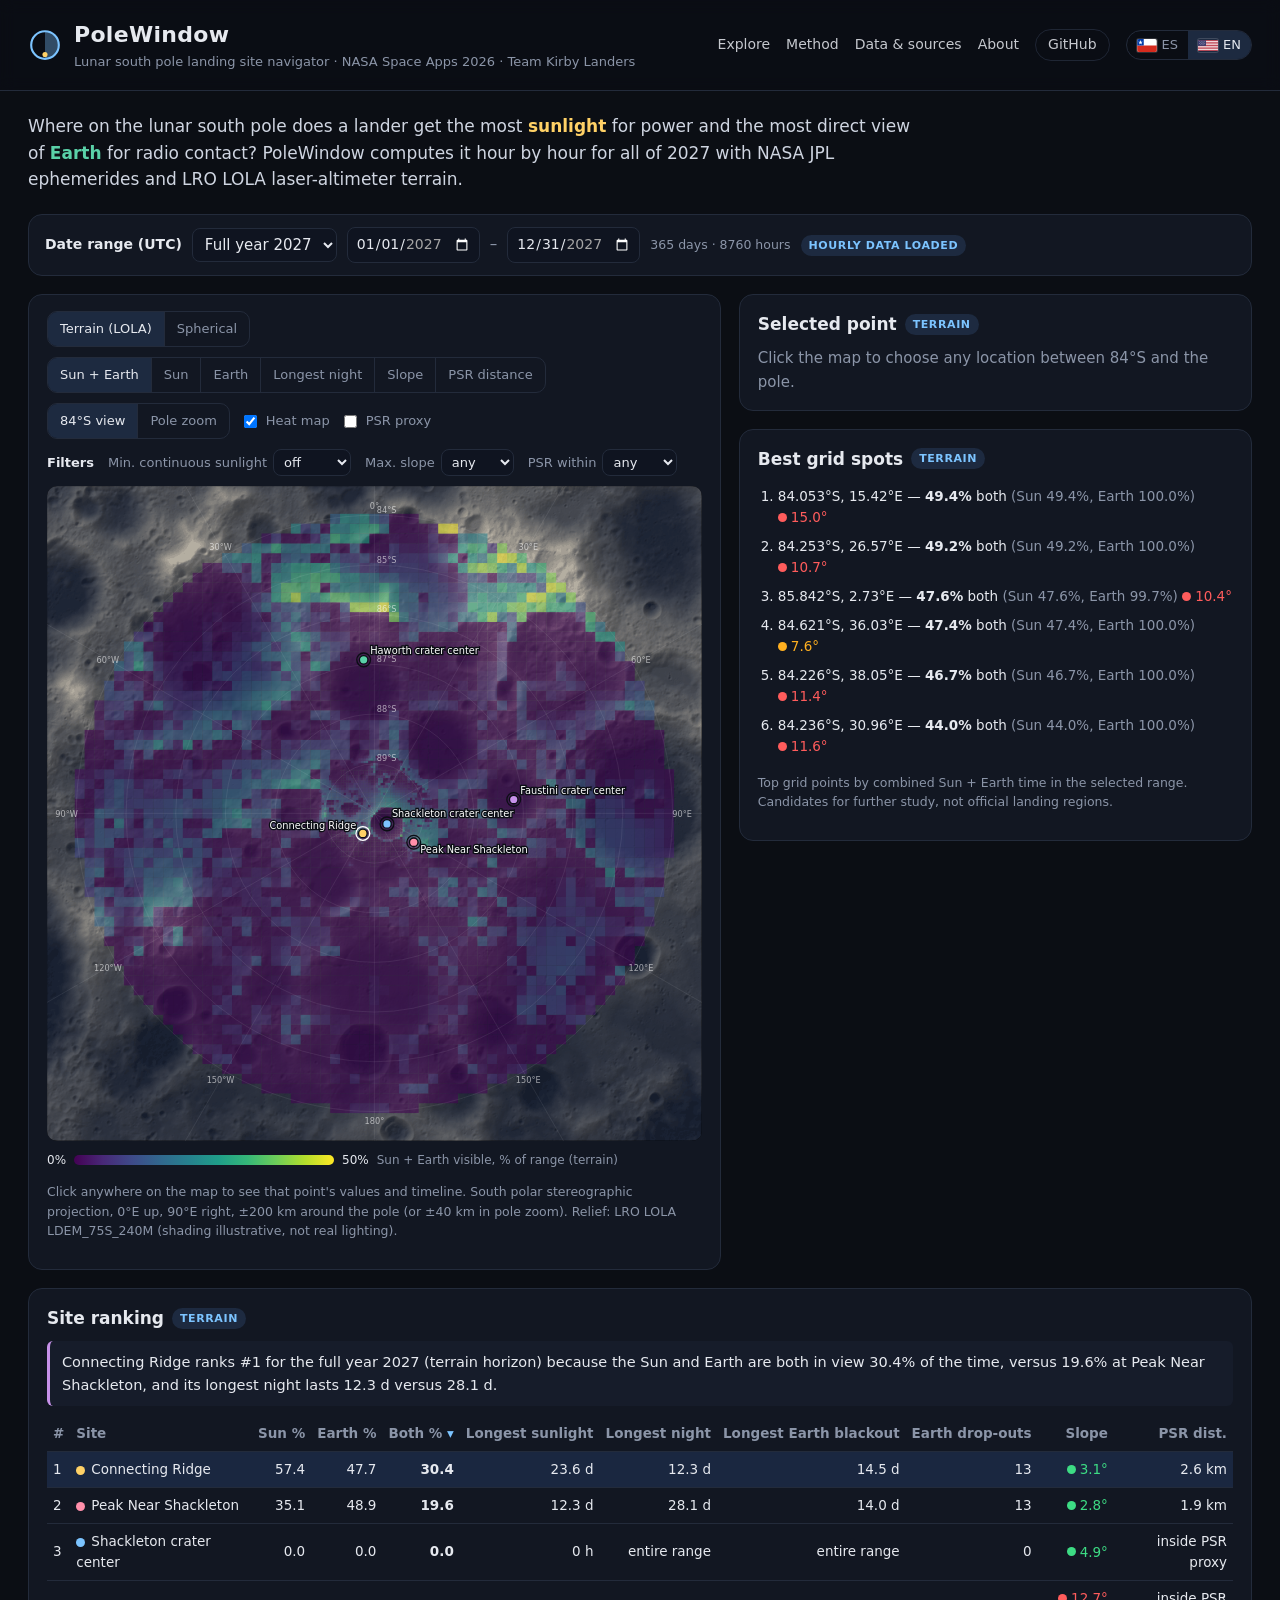
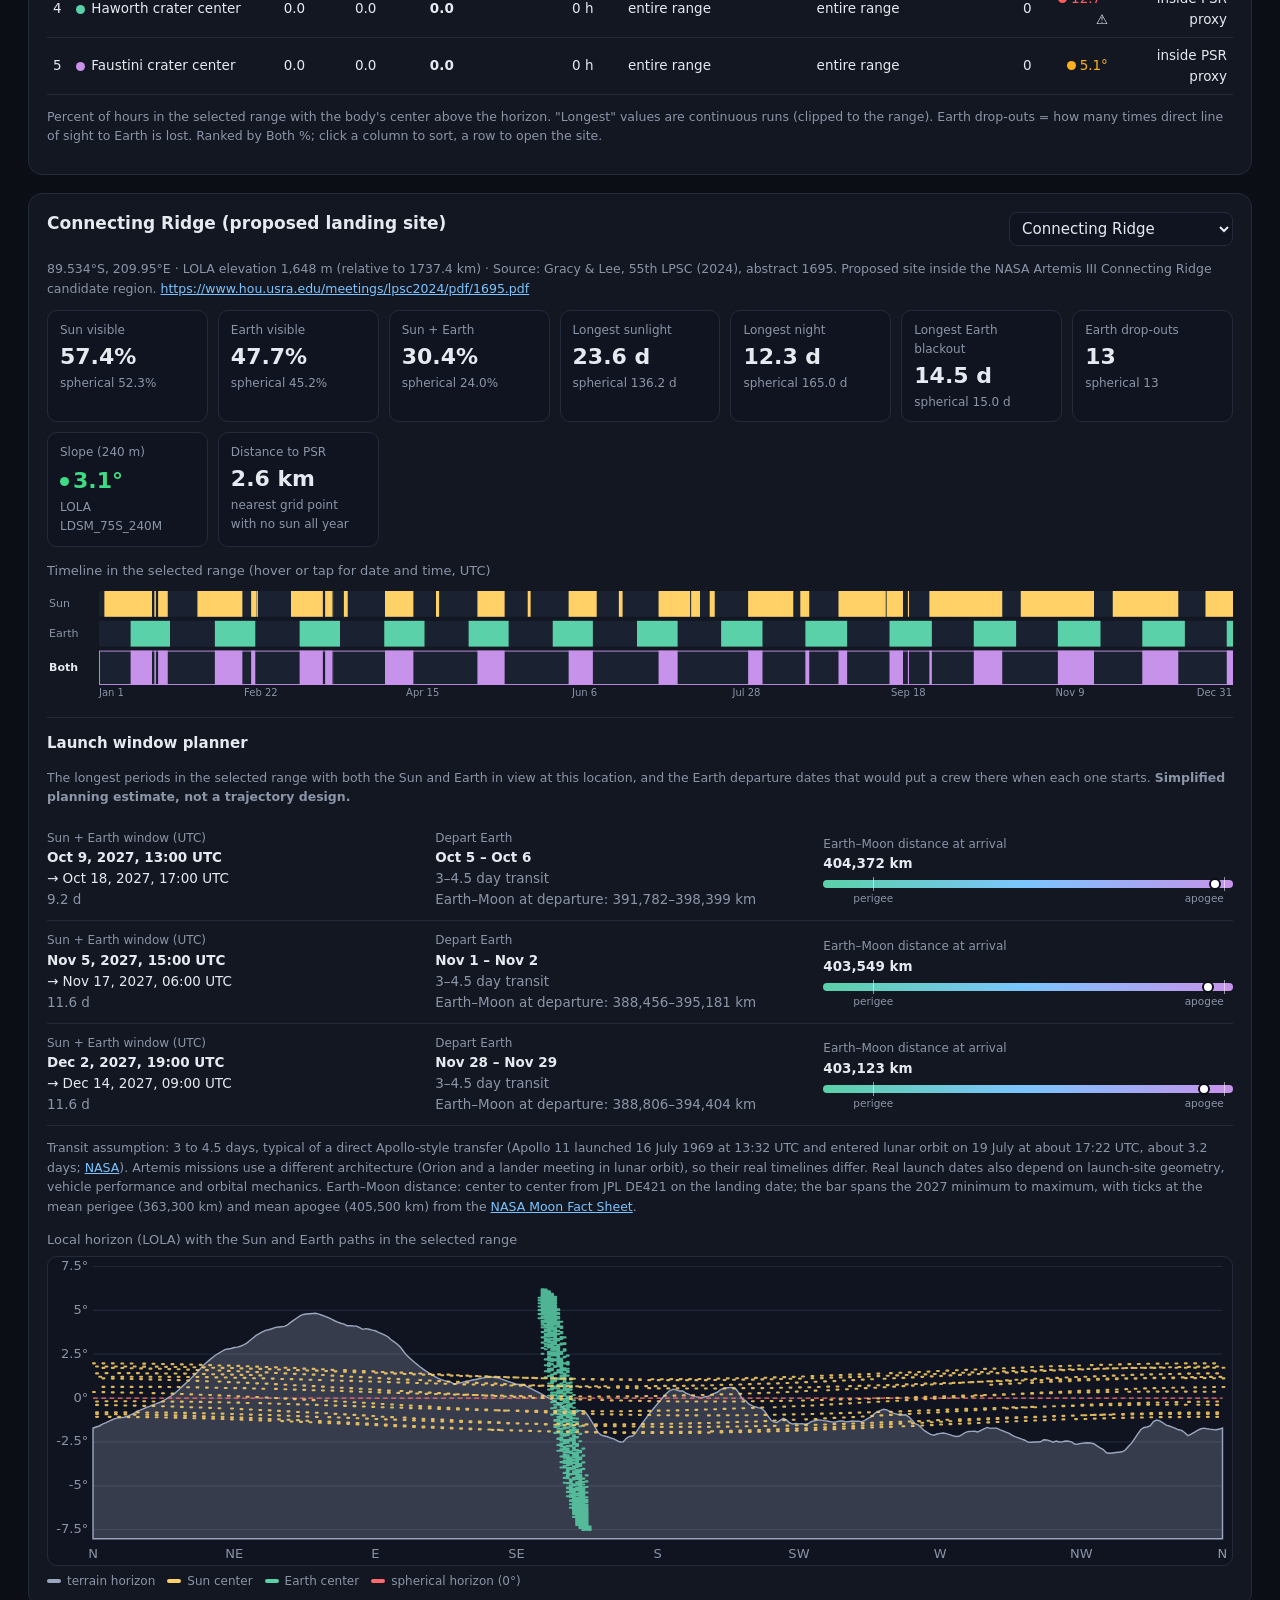
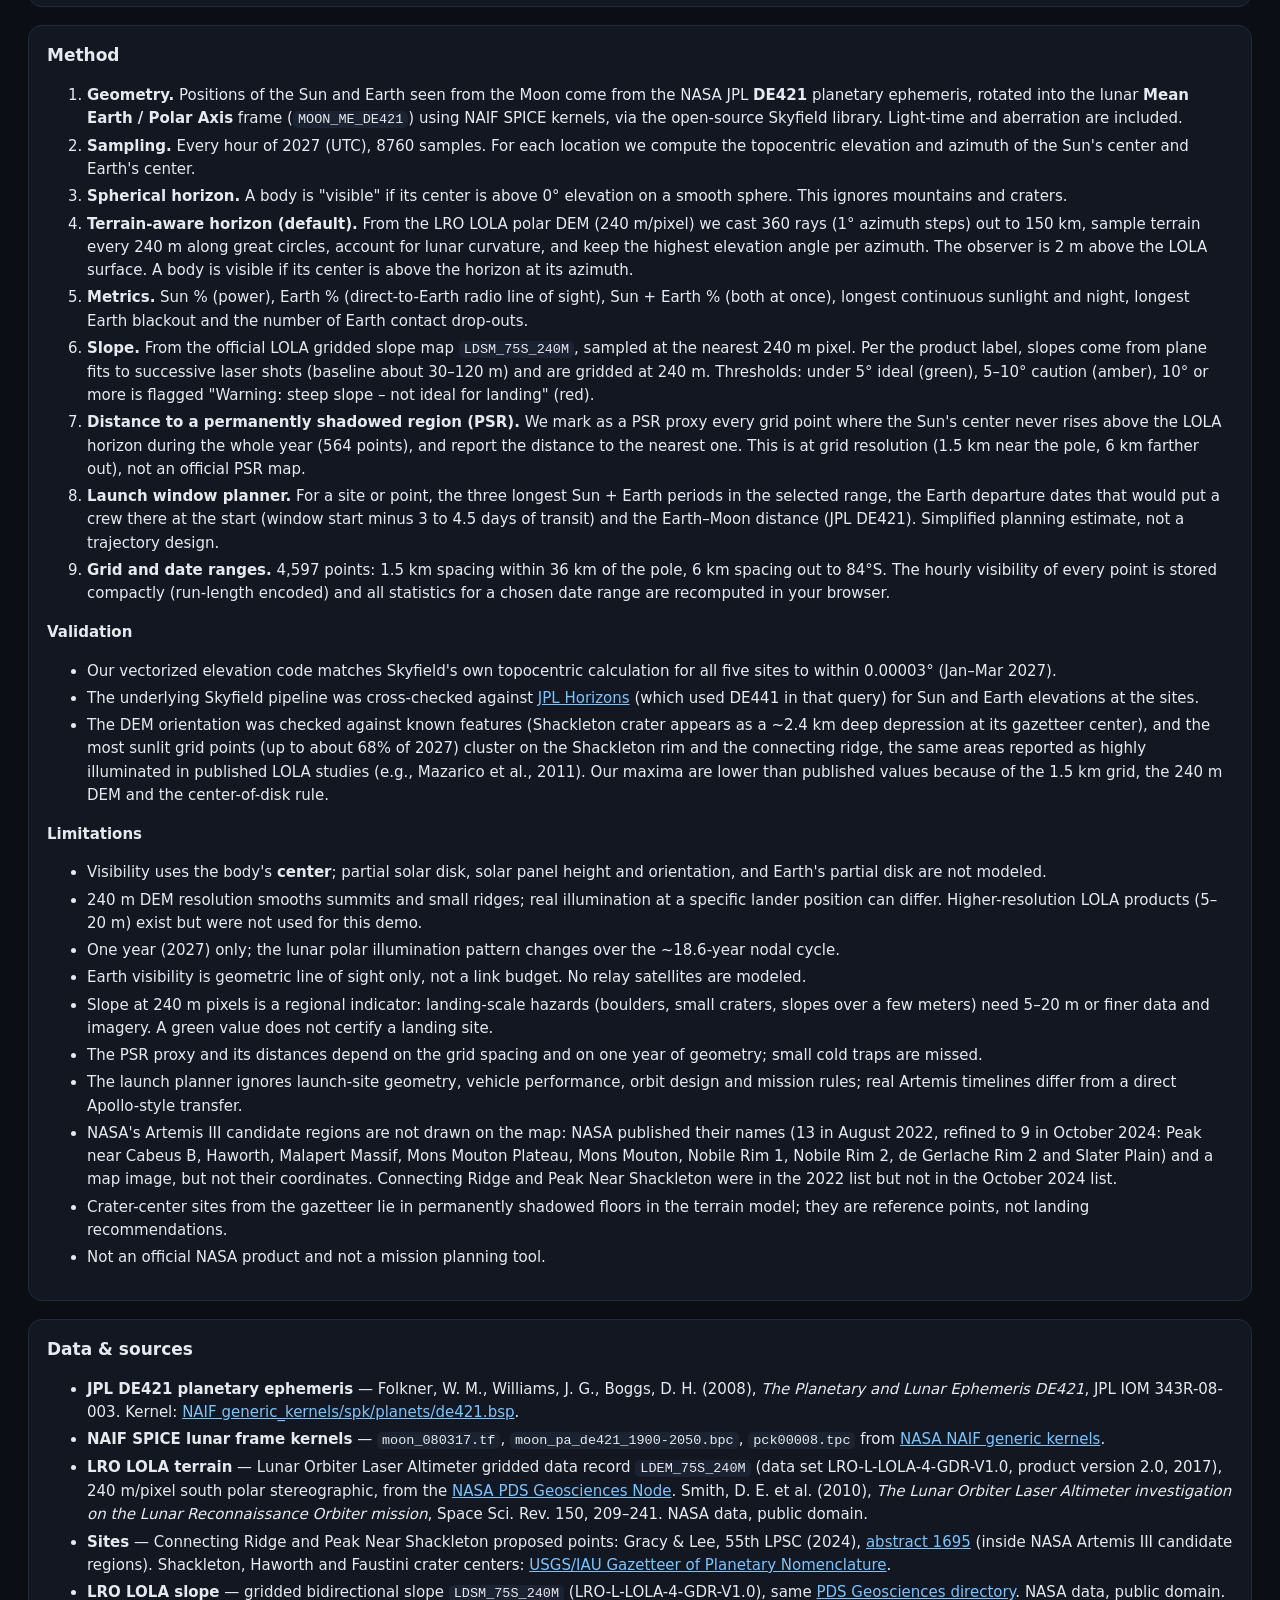
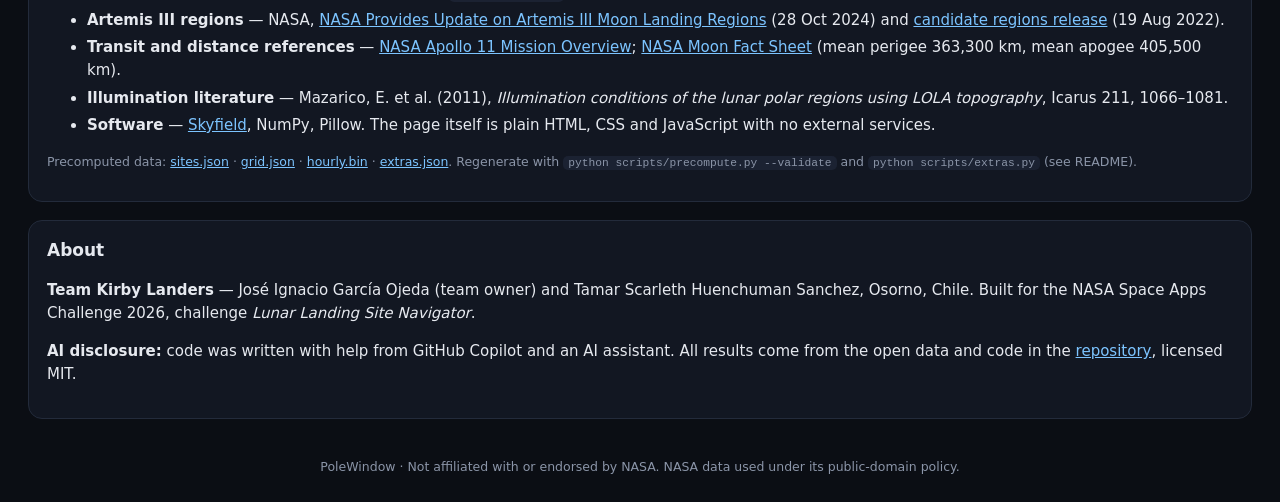
==== commit fff291db: "Add launch window planner, LOLA slope check, PSR distance and filters - scripts/extras.py: LOLA LDSM" ====
--- a/docs/index.html
+++ b/docs/index.html
@@ -52,12 +52,25 @@
         <button data-metric="sun" data-i18n="kSun">Sun</button>
         <button data-metric="earth" data-i18n="kEarth">Earth</button>
         <button data-metric="dark" data-i18n="kDark">Longest night</button>
+        <button data-metric="slope" data-i18n="kSlope">Slope</button>
+        <button data-metric="psr" data-i18n="kPsr">PSR distance</button>
       </div>
       <div class="seg" role="group" aria-label="Zoom">
         <button data-zoom="full" class="on" data-i18n="zFull">84°S view</button>
         <button data-zoom="pole" data-i18n="zPole">Pole zoom</button>
       </div>
       <label class="chk"><input type="checkbox" id="heat" checked> <span data-i18n="heat">Heat map</span></label>
+      <label class="chk"><input type="checkbox" id="psrLayer"> <span data-i18n="psrLayer">PSR proxy</span></label>
+    </div>
+    <div class="filters">
+      <span class="ftitle" data-i18n="fTitle">Filters</span>
+      <label><span data-i18n="fSun">Min. continuous sunlight</span>
+        <select id="fSun"><option value="0" data-i18n="fOff">off</option><option value="3">≥ 3 d</option><option value="6">≥ 6 d</option><option value="7">≥ 7 d</option><option value="10">≥ 10 d</option></select></label>
+      <label><span data-i18n="fSlope">Max. slope</span>
+        <select id="fSlope"><option value="99" data-i18n="fAny">any</option><option value="5">&lt; 5°</option><option value="10">&lt; 10°</option></select></label>
+      <label><span data-i18n="fPsr">PSR within</span>
+        <select id="fPsr"><option value="999" data-i18n="fAny2">any</option><option value="5">5 km</option><option value="10">10 km</option><option value="20">20 km</option></select></label>
+      <span id="fCount" class="muted small"></span>
     </div>
     <div class="mapwrap">
       <svg id="map" viewBox="-200 -200 400 400" role="img" aria-label="South polar stereographic map of the lunar south pole">
@@ -65,6 +78,7 @@
         <image id="poleimg" href="assets/lola_hillshade_pole.png" x="-40.08" y="-40.08" width="80.16" height="80.16" preserveAspectRatio="none" style="display:none"/>
         <g id="heatlayer"></g>
         <g id="graticule"></g>
+        <g id="psrlayer" style="display:none"></g>
         <g id="sitelayer"></g>
         <g id="picklayer"></g>
       </svg>
@@ -103,6 +117,8 @@
         <th data-k="longest_dark_h" class="num" data-i18n="thLongDark">Longest night</th>
         <th data-k="longest_earth_outage_h" class="num" data-i18n="thBlackout">Longest Earth blackout</th>
         <th data-k="earth_interruptions" class="num" data-i18n="thDrops">Earth drop-outs</th>
+        <th data-k="slope_deg" class="num" data-i18n="thSlope">Slope</th>
+        <th data-k="psr_km" class="num" data-i18n="thPsr">PSR dist.</th>
       </tr></thead>
       <tbody></tbody>
     </table>
@@ -121,6 +137,12 @@
       <figcaption data-i18n="tlCap">Timeline in the selected range (hover or tap for date and time, UTC)</figcaption>
       <div class="bands big" id="dBands"><canvas></canvas><div class="btip" hidden></div></div>
     </figure>
+    <section class="planner" id="planner">
+      <h3 data-i18n="plTitle">Launch window planner</h3>
+      <p class="muted small" data-i18n-html="plIntro">The longest periods in the selected range with both the Sun and Earth in view at this location, and the Earth departure dates that would put a crew there when each one starts. <b>Simplified planning estimate, not a trajectory design.</b></p>
+      <div id="plBody"></div>
+      <p class="muted small" data-i18n-html="plNote">Transit assumption: 3 to 4.5 days, typical of a direct Apollo-style transfer (Apollo 11 launched 16 July 1969 at 13:32 UTC and entered lunar orbit on 19 July at about 17:22 UTC, about 3.2 days; <a href="https://www.nasa.gov/history/apollo-11-mission-overview/" target="_blank" rel="noopener">NASA</a>). Artemis missions use a different architecture (Orion and a lander meeting in lunar orbit), so their real timelines differ. Real launch dates also depend on launch-site geometry, vehicle performance and orbital mechanics. Earth–Moon distance: center to center from JPL DE421 on the landing date; the bar spans the 2027 minimum to maximum, with ticks at the mean perigee (363,300 km) and mean apogee (405,500 km) from the <a href="https://nssdc.gsfc.nasa.gov/planetary/factsheet/moonfact.html" target="_blank" rel="noopener">NASA Moon Fact Sheet</a>.</p>
+    </section>
     <figure id="hzFig">
       <figcaption data-i18n="hzCap">Local horizon (LOLA) with the Sun and Earth paths in the selected range</figcaption>
       <svg id="hz" viewBox="0 0 1000 260"></svg>
@@ -137,6 +159,9 @@
       <li><b>Spherical horizon.</b> A body is "visible" if its center is above 0° elevation on a smooth sphere. This ignores mountains and craters.</li>
       <li><b>Terrain-aware horizon (default).</b> From the LRO LOLA polar DEM (240 m/pixel) we cast 360 rays (1° azimuth steps) out to <span class="rayKm">150</span> km, sample terrain every 240 m along great circles, account for lunar curvature, and keep the highest elevation angle per azimuth. The observer is <span class="obsH">2</span> m above the LOLA surface. A body is visible if its center is above the horizon at its azimuth.</li>
       <li><b>Metrics.</b> Sun % (power), Earth % (direct-to-Earth radio line of sight), Sun + Earth % (both at once), longest continuous sunlight and night, longest Earth blackout and the number of Earth contact drop-outs.</li>
+      <li><b>Slope.</b> From the official LOLA gridded slope map <code>LDSM_75S_240M</code>, sampled at the nearest 240 m pixel. Per the product label, slopes come from plane fits to successive laser shots (baseline about 30–120 m) and are gridded at 240 m. Thresholds: under 5° ideal (green), 5–10° caution (amber), 10° or more is flagged "Warning: steep slope – not ideal for landing" (red).</li>
+      <li><b>Distance to a permanently shadowed region (PSR).</b> We mark as a PSR proxy every grid point where the Sun's center never rises above the LOLA horizon during the whole year (<span class="nPsr">—</span> points), and report the distance to the nearest one. This is at grid resolution (1.5 km near the pole, 6 km farther out), not an official PSR map.</li>
+      <li><b>Launch window planner.</b> For a site or point, the three longest Sun + Earth periods in the selected range, the Earth departure dates that would put a crew there at the start (window start minus 3 to 4.5 days of transit) and the Earth–Moon distance (JPL DE421). Simplified planning estimate, not a trajectory design.</li>
       <li><b>Grid and date ranges.</b> <span class="gridN">—</span> points: 1.5 km spacing within 36 km of the pole, 6 km spacing out to 84°S. The hourly visibility of every point is stored compactly (run-length encoded) and all statistics for a chosen date range are recomputed in your browser.</li>
     </ol>
     <h3>Validation</h3>
@@ -151,6 +176,10 @@
       <li>240 m DEM resolution smooths summits and small ridges; real illumination at a specific lander position can differ. Higher-resolution LOLA products (5–20 m) exist but were not used for this demo.</li>
       <li>One year (2027) only; the lunar polar illumination pattern changes over the ~18.6-year nodal cycle.</li>
       <li>Earth visibility is geometric line of sight only, not a link budget. No relay satellites are modeled.</li>
+      <li>Slope at 240 m pixels is a regional indicator: landing-scale hazards (boulders, small craters, slopes over a few meters) need 5–20 m or finer data and imagery. A green value does not certify a landing site.</li>
+      <li>The PSR proxy and its distances depend on the grid spacing and on one year of geometry; small cold traps are missed.</li>
+      <li>The launch planner ignores launch-site geometry, vehicle performance, orbit design and mission rules; real Artemis timelines differ from a direct Apollo-style transfer.</li>
+      <li>NASA's Artemis III candidate regions are not drawn on the map: NASA published their names (13 in August 2022, refined to 9 in October 2024: Peak near Cabeus B, Haworth, Malapert Massif, Mons Mouton Plateau, Mons Mouton, Nobile Rim 1, Nobile Rim 2, de Gerlache Rim 2 and Slater Plain) and a map image, but not their coordinates. Connecting Ridge and Peak Near Shackleton were in the 2022 list but not in the October 2024 list.</li>
       <li>Crater-center sites from the gazetteer lie in permanently shadowed floors in the terrain model; they are reference points, not landing recommendations.</li>
       <li>Not an official NASA product and not a mission planning tool.</li>
     </ul>
@@ -163,10 +192,13 @@
       <li><b>NAIF SPICE lunar frame kernels</b> — <code>moon_080317.tf</code>, <code>moon_pa_de421_1900-2050.bpc</code>, <code>pck00008.tpc</code> from <a href="https://naif.jpl.nasa.gov/pub/naif/generic_kernels/" target="_blank" rel="noopener">NASA NAIF generic kernels</a>.</li>
       <li><b>LRO LOLA terrain</b> — Lunar Orbiter Laser Altimeter gridded data record <code>LDEM_75S_240M</code> (data set LRO-L-LOLA-4-GDR-V1.0, product version 2.0, 2017), 240 m/pixel south polar stereographic, from the <a href="https://pds-geosciences.wustl.edu/lro/lro-l-lola-3-rdr-v1/lrolol_1xxx/data/lola_gdr/polar/img/" target="_blank" rel="noopener">NASA PDS Geosciences Node</a>. Smith, D. E. et al. (2010), <i>The Lunar Orbiter Laser Altimeter investigation on the Lunar Reconnaissance Orbiter mission</i>, Space Sci. Rev. 150, 209–241. NASA data, public domain.</li>
       <li><b>Sites</b> — Connecting Ridge and Peak Near Shackleton proposed points: Gracy &amp; Lee, 55th LPSC (2024), <a href="https://www.hou.usra.edu/meetings/lpsc2024/pdf/1695.pdf" target="_blank" rel="noopener">abstract 1695</a> (inside NASA Artemis III candidate regions). Shackleton, Haworth and Faustini crater centers: <a href="https://planetarynames.wr.usgs.gov/" target="_blank" rel="noopener">USGS/IAU Gazetteer of Planetary Nomenclature</a>.</li>
+      <li><b>LRO LOLA slope</b> — gridded bidirectional slope <code>LDSM_75S_240M</code> (LRO-L-LOLA-4-GDR-V1.0), same <a href="https://pds-geosciences.wustl.edu/lro/lro-l-lola-3-rdr-v1/lrolol_1xxx/data/lola_gdr/polar/img/" target="_blank" rel="noopener">PDS Geosciences directory</a>. NASA data, public domain.</li>
+      <li><b>Artemis III regions</b> — NASA, <a href="https://www.nasa.gov/news-release/nasa-provides-update-on-artemis-iii-moon-landing-regions/" target="_blank" rel="noopener">NASA Provides Update on Artemis III Moon Landing Regions</a> (28 Oct 2024) and <a href="https://www.nasa.gov/news-release/nasa-identifies-candidate-regions-for-landing-next-americans-on-moon/" target="_blank" rel="noopener">candidate regions release</a> (19 Aug 2022).</li>
+      <li><b>Transit and distance references</b> — <a href="https://www.nasa.gov/history/apollo-11-mission-overview/" target="_blank" rel="noopener">NASA Apollo 11 Mission Overview</a>; <a href="https://nssdc.gsfc.nasa.gov/planetary/factsheet/moonfact.html" target="_blank" rel="noopener">NASA Moon Fact Sheet</a> (mean perigee 363,300 km, mean apogee 405,500 km).</li>
       <li><b>Illumination literature</b> — Mazarico, E. et al. (2011), <i>Illumination conditions of the lunar polar regions using LOLA topography</i>, Icarus 211, 1066–1081.</li>
       <li><b>Software</b> — <a href="https://rhodesmill.org/skyfield/" target="_blank" rel="noopener">Skyfield</a>, NumPy, Pillow. The page itself is plain HTML, CSS and JavaScript with no external services.</li>
     </ul>
-    <p class="muted small">Precomputed data: <a href="data/sites.json">sites.json</a> · <a href="data/grid.json">grid.json</a> · <a href="data/hourly.bin">hourly.bin</a>. Regenerate with <code>python scripts/precompute.py --validate</code> (see README).</p>
+    <p class="muted small">Precomputed data: <a href="data/sites.json">sites.json</a> · <a href="data/grid.json">grid.json</a> · <a href="data/hourly.bin">hourly.bin</a> · <a href="data/extras.json">extras.json</a>. Regenerate with <code>python scripts/precompute.py --validate</code> and <code>python scripts/extras.py</code> (see README).</p>
   </section>
 
   <section class="card wide prose" id="about" data-i18n-html="about">
--- a/docs/style.css
+++ b/docs/style.css
@@ -99,3 +99,23 @@
 #hz{width:100%;height:auto;background:#0f1420;border:1px solid var(--line);border-radius:10px;display:block}
 #hz text{fill:var(--mut);font-size:11px}
 .grid>*{min-width:0}
+.filters{display:flex;flex-wrap:wrap;gap:6px 14px;align-items:center;margin:0 0 10px;font-size:13px;color:var(--mut)}
+.filters label{display:flex;gap:6px;align-items:center}
+.filters select{padding:4px 6px;font-size:13px}
+.ftitle{font-weight:600;color:var(--fg)}
+.sl{display:inline-flex;align-items:center;gap:4px;font-variant-numeric:tabular-nums;white-space:nowrap}
+.sl::before{content:"";width:9px;height:9px;border-radius:50%;background:currentColor}
+.sl.ok{color:#3ddc84}.sl.warn{color:#ffb020}.sl.bad{color:#ff5c5c}
+.warnbox{margin:8px 0 0;padding:7px 10px;border-radius:8px;background:#3a1717;color:#ffb3b3;font-size:13px;border:1px solid #6b2a2a}
+.cautionbox{margin:8px 0 0;padding:7px 10px;border-radius:8px;background:#33280f;color:#ffd58a;font-size:13px;border:1px solid #5c4716}
+tr.nomatch td{opacity:.45}
+.planner{margin-top:16px;padding-top:6px;border-top:1px solid var(--line)}
+.planner h3{margin:8px 0 4px}
+.plrow{display:grid;grid-template-columns:1.2fr 1.2fr 1.3fr;gap:10px;align-items:center;padding:10px 0;border-bottom:1px solid var(--line);font-size:13.5px}
+.plrow .l{color:var(--mut);font-size:12px}
+.dbar{position:relative;height:8px;border-radius:4px;background:linear-gradient(90deg,#5ad1a8,#7cc4ff 50%,#c792ea);margin:6px 0 2px}
+.dbar .dot{position:absolute;top:50%;width:12px;height:12px;border-radius:50%;background:#fff;border:2px solid #0b0e14;transform:translate(-50%,-50%)}
+.dbar-l{position:relative;height:14px;font-size:10.5px;color:var(--mut)}
+.dbar-l span{position:absolute;transform:translateX(-50%);white-space:nowrap}
+.legend .cat{display:inline-flex;align-items:center;gap:4px;margin-right:8px}
+@media (max-width:640px){.plrow{grid-template-columns:1fr}}
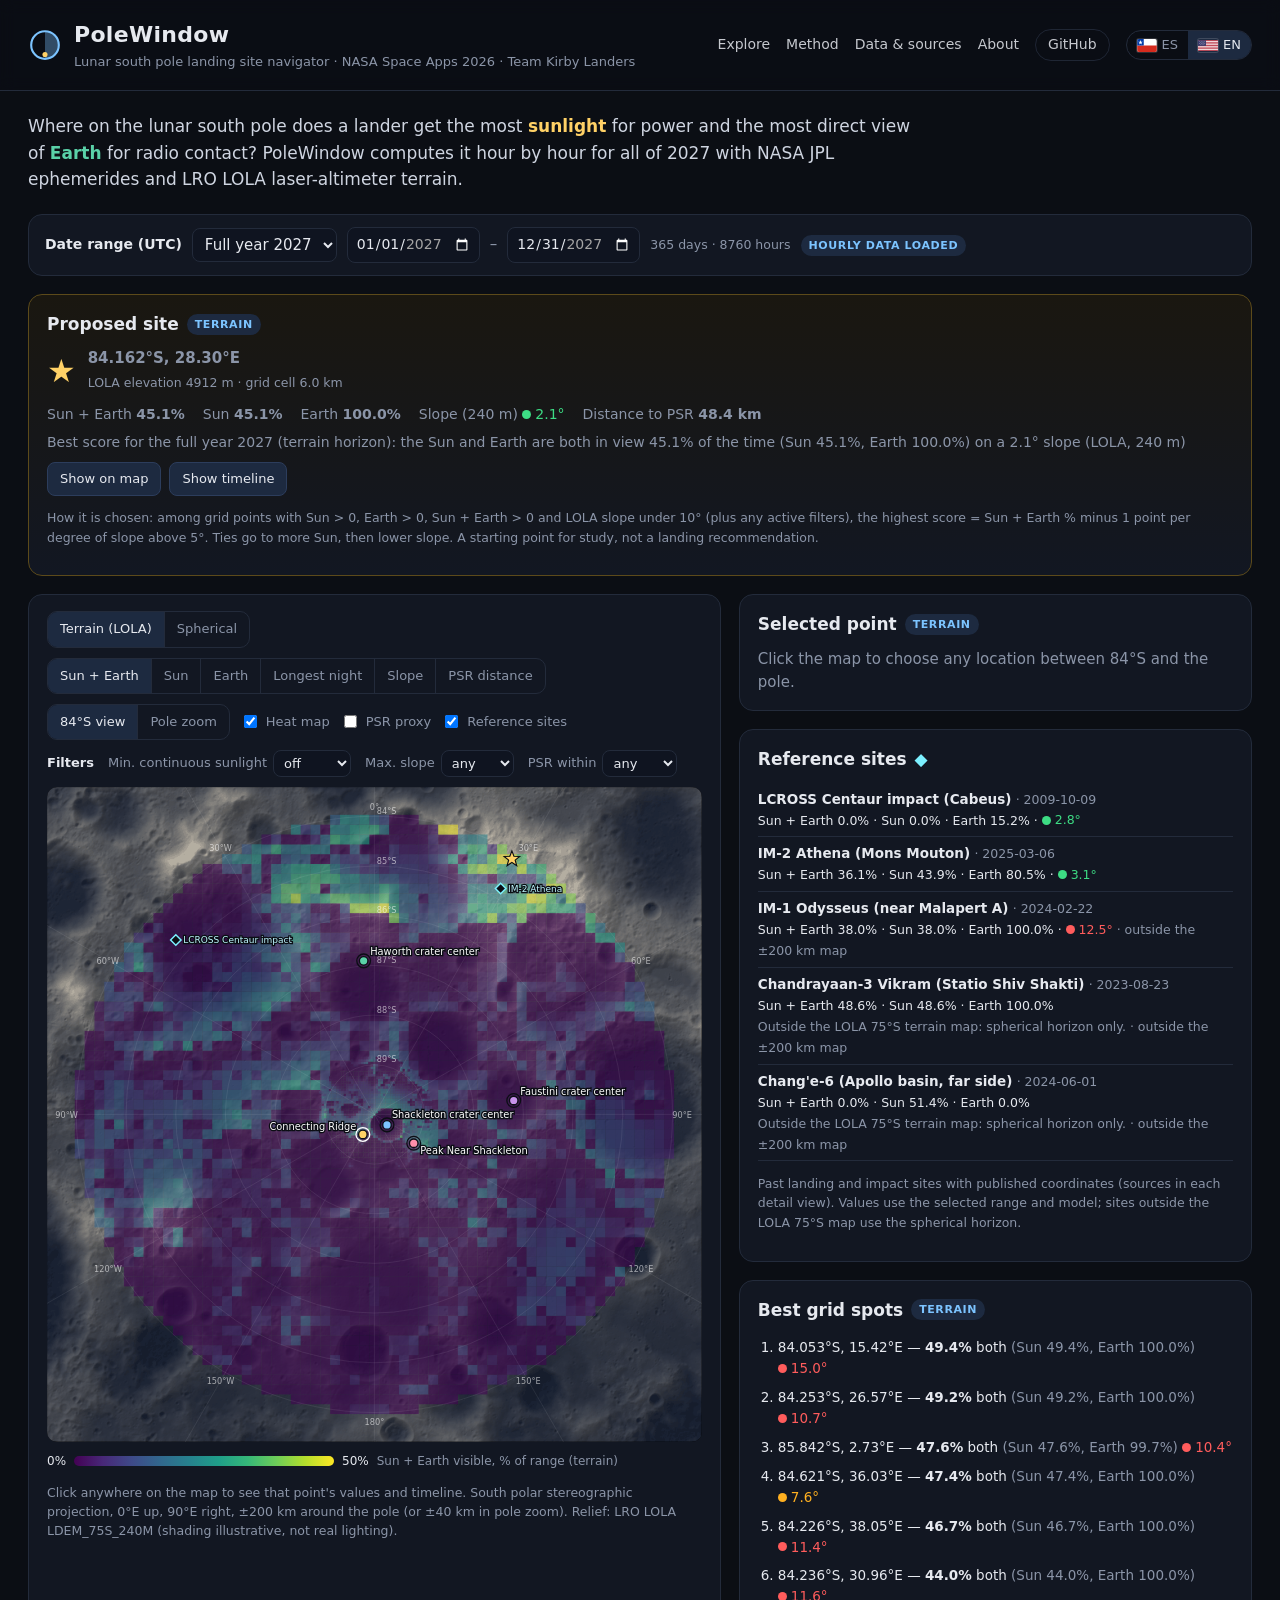
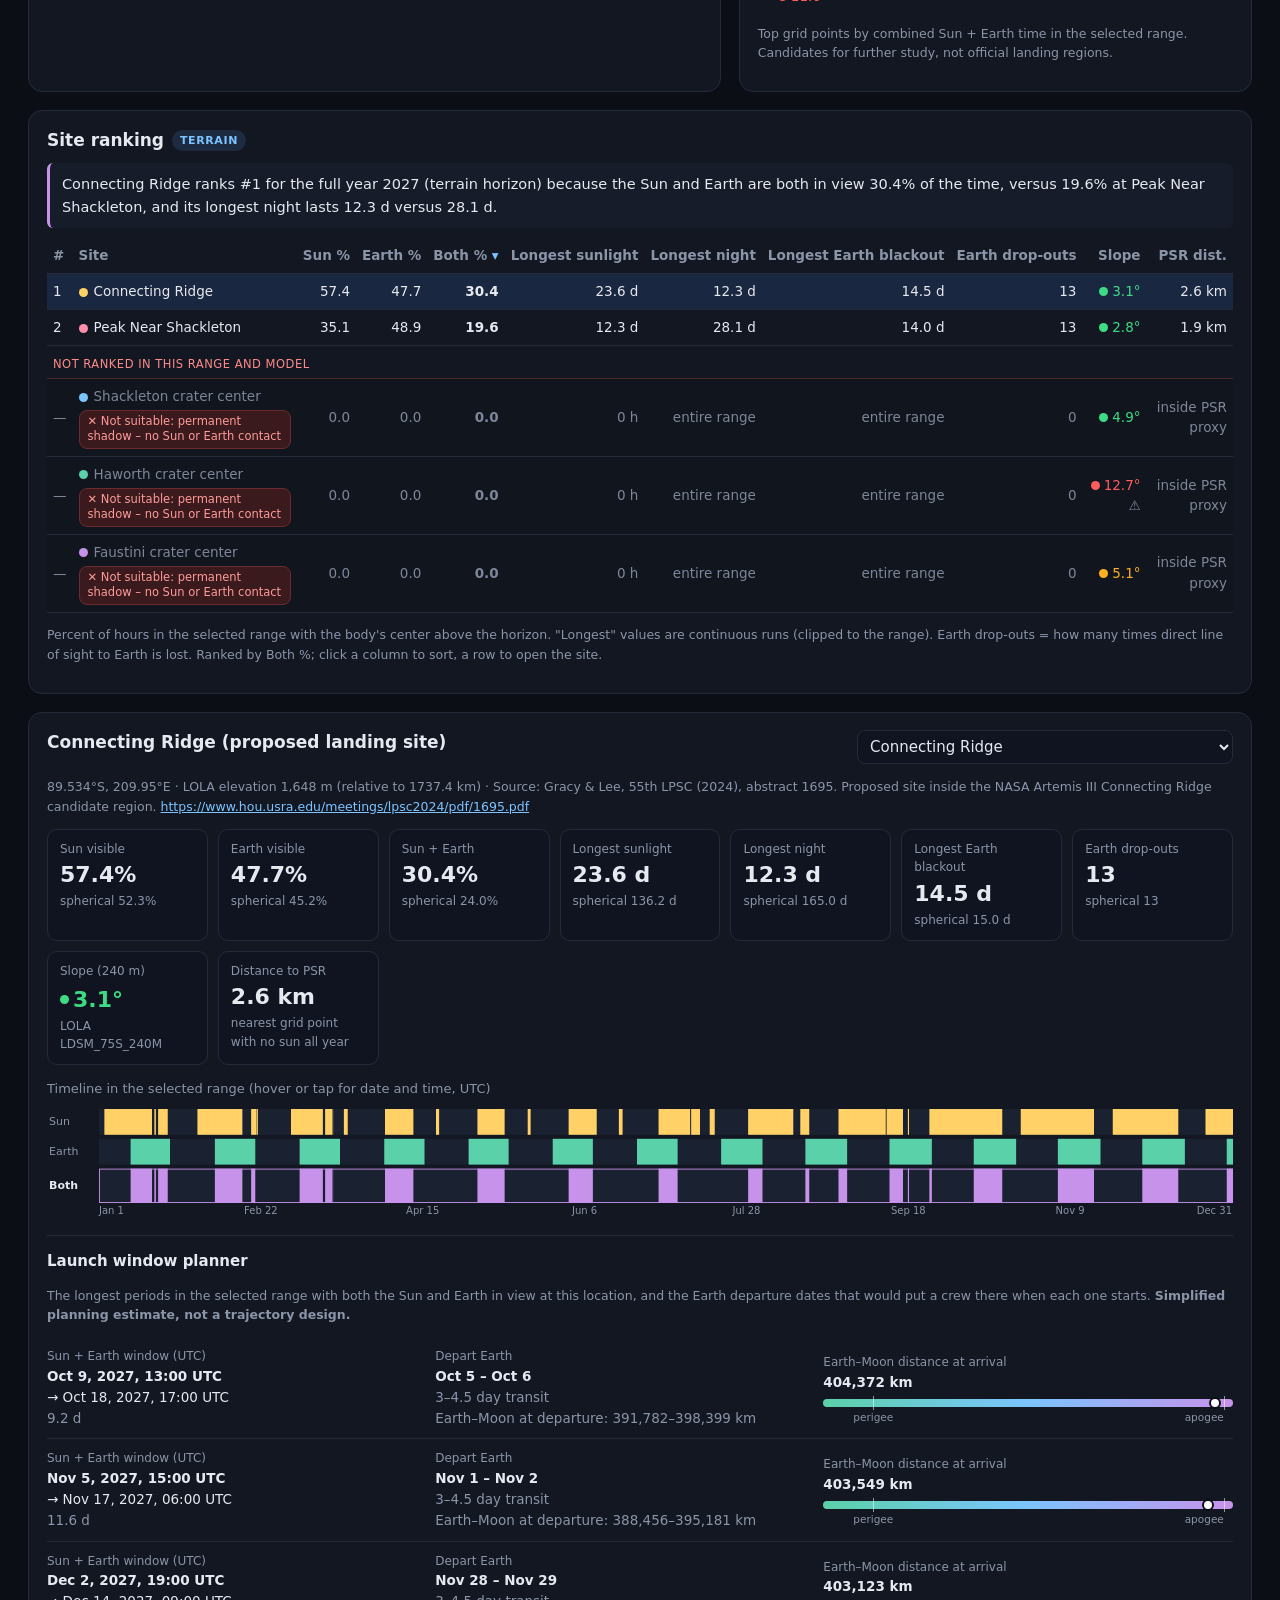
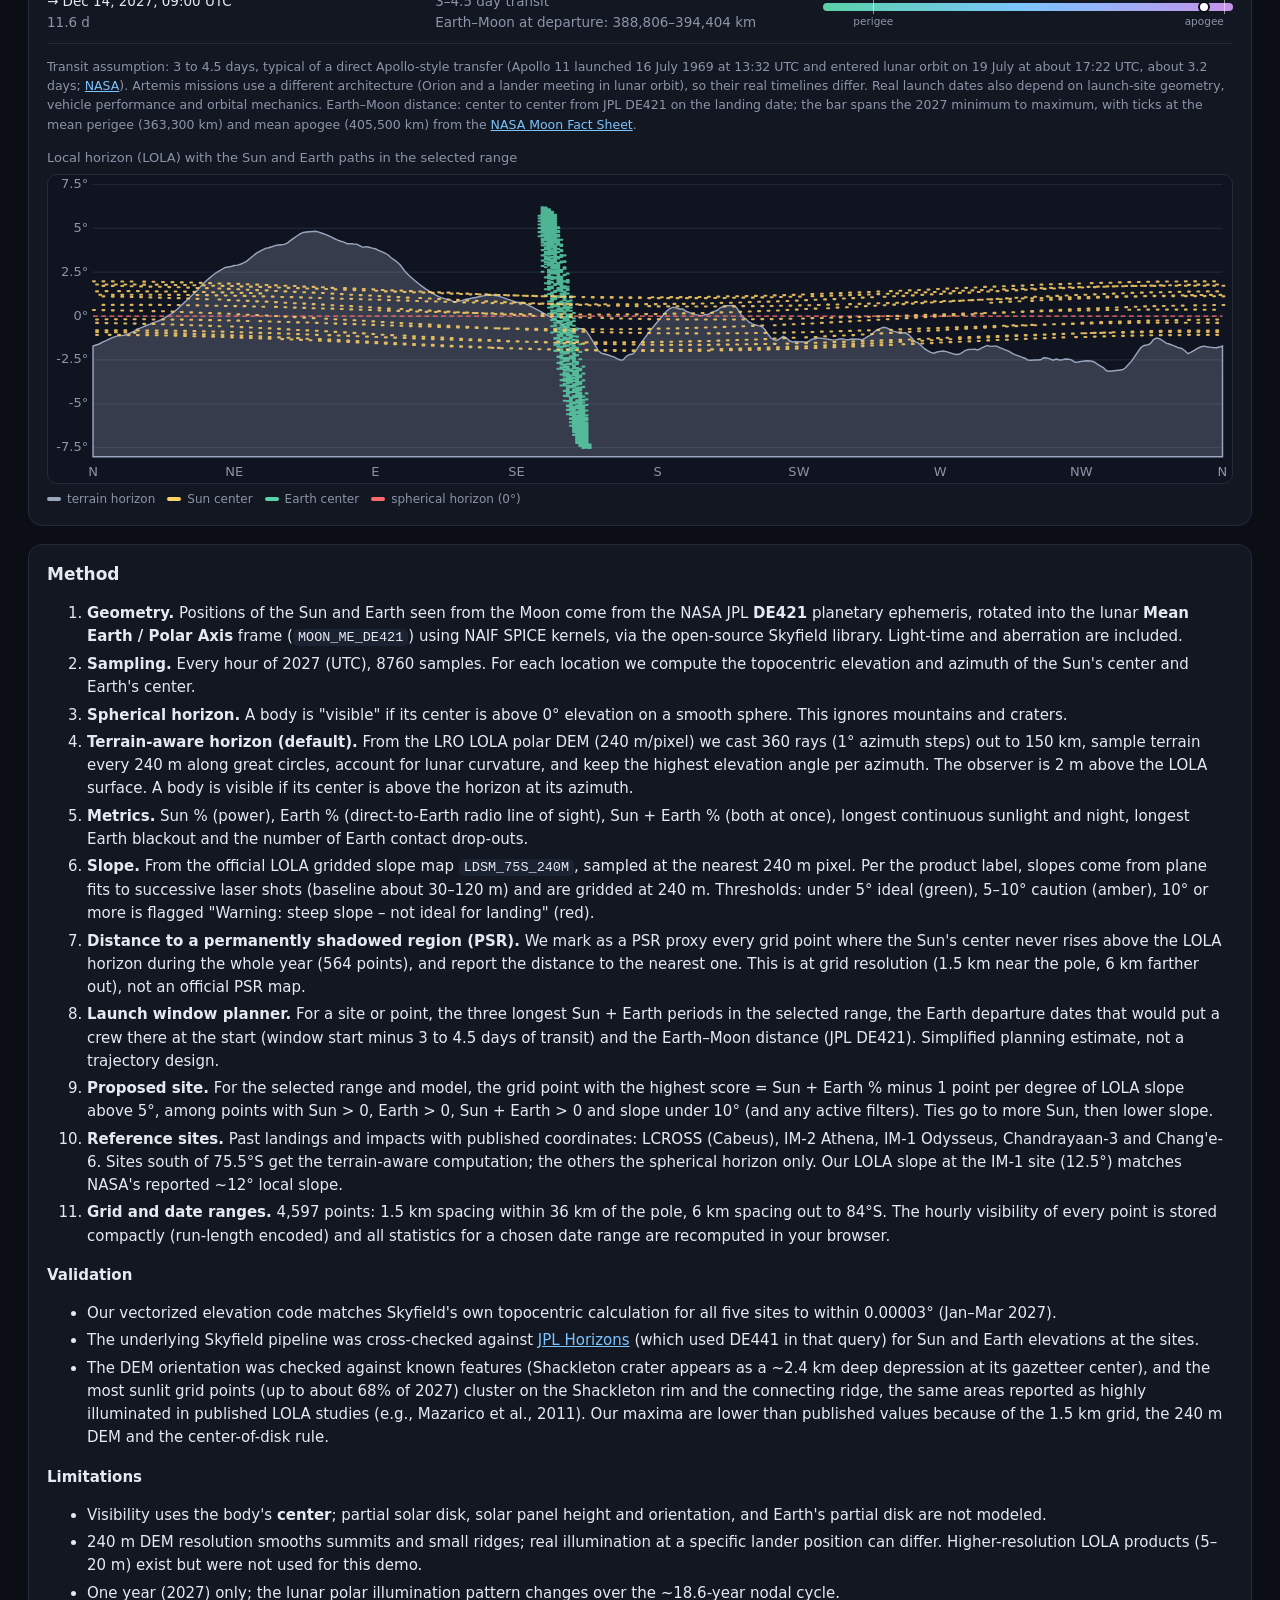
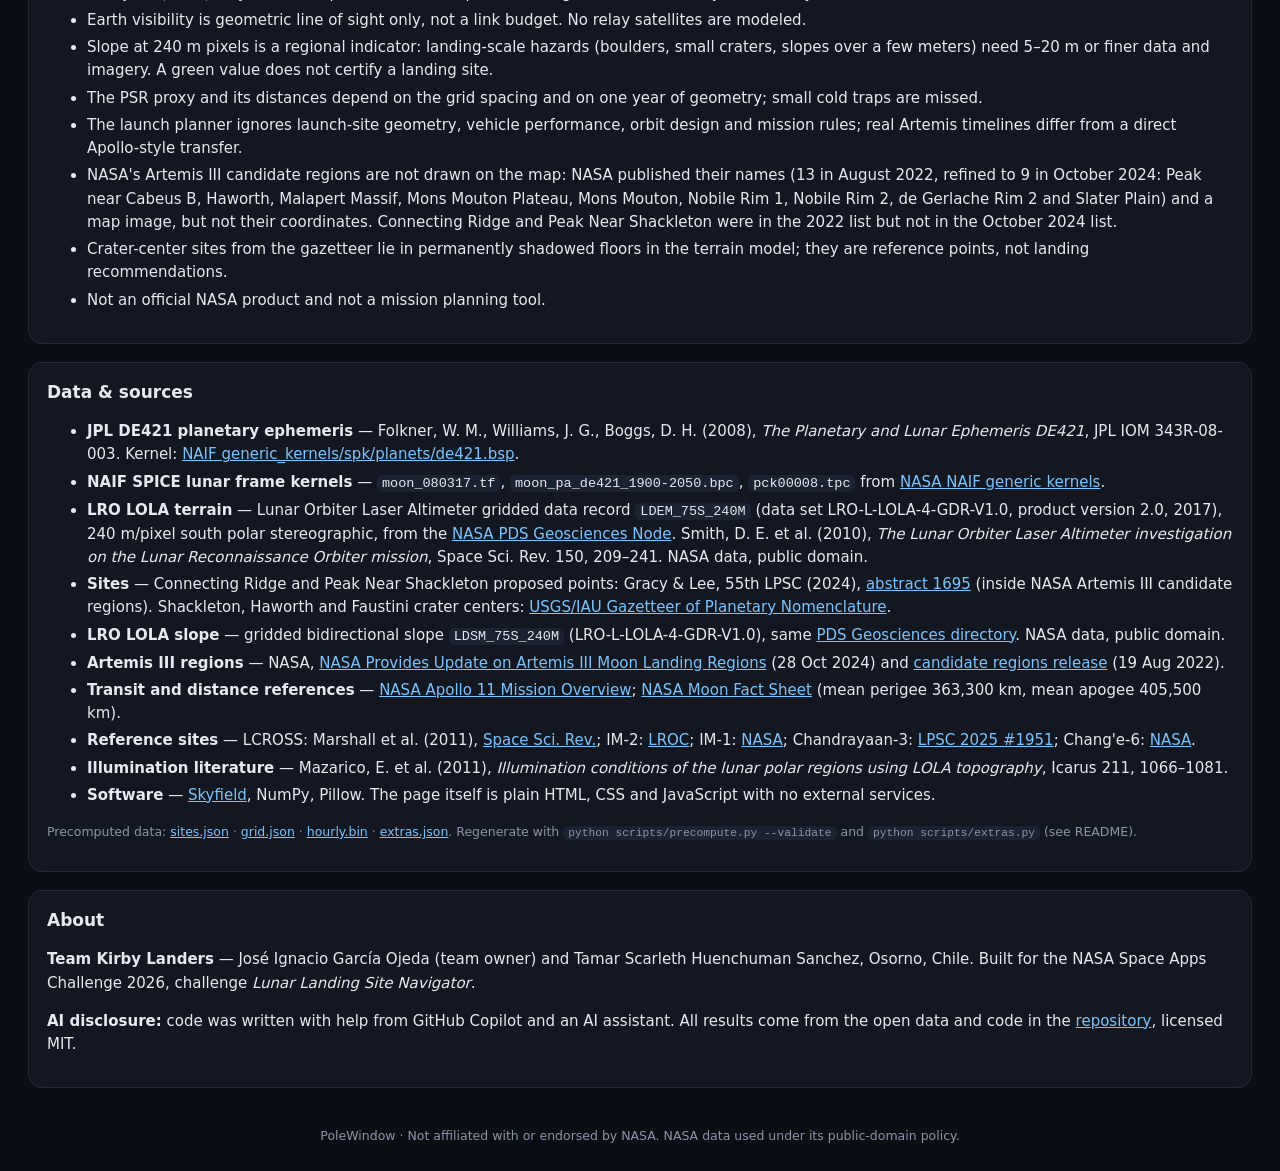
==== commit 4e11b465: "Add reference landing sites layer and proposed-site pick - scripts/refs.py: LCROSS, IM-2, IM-1, Chan" ====
--- a/docs/index.html
+++ b/docs/index.html
@@ -39,6 +39,12 @@
     <input type="date" id="d1" min="2027-01-01" max="2027-12-31" value="2027-12-31" aria-label="End date">
     <span id="rangeInfo" class="muted small"></span>
     <span id="loadState" class="pill warn" data-i18n="loading">Loading hourly data…</span>
+  </section>
+
+  <section class="card wide propcard" id="proposed">
+    <h2><span data-i18n="propTitle">Proposed site</span> <span class="pill methodPill">terrain</span></h2>
+    <div id="propBody" class="muted" data-i18n="loading2">Loading…</div>
+    <p class="muted small" data-i18n-html="propRule">How it is chosen: among grid points with Sun &gt; 0, Earth &gt; 0, Sun + Earth &gt; 0 and LOLA slope under 10° (plus any active filters), the highest score = Sun + Earth % minus 1 point per degree of slope above 5°. Ties go to more Sun, then lower slope. A starting point for study, not a landing recommendation.</p>
   </section>
 
   <section class="card mapcard">
@@ -61,6 +67,7 @@
       </div>
       <label class="chk"><input type="checkbox" id="heat" checked> <span data-i18n="heat">Heat map</span></label>
       <label class="chk"><input type="checkbox" id="psrLayer"> <span data-i18n="psrLayer">PSR proxy</span></label>
+      <label class="chk"><input type="checkbox" id="refLayer" checked> <span data-i18n="refLayer">Reference sites</span></label>
     </div>
     <div class="filters">
       <span class="ftitle" data-i18n="fTitle">Filters</span>
@@ -79,7 +86,9 @@
         <g id="heatlayer"></g>
         <g id="graticule"></g>
         <g id="psrlayer" style="display:none"></g>
+        <g id="reflayer"></g>
         <g id="sitelayer"></g>
+        <g id="starlayer"></g>
         <g id="picklayer"></g>
       </svg>
       <div id="tip" class="tip" hidden></div>
@@ -94,6 +103,12 @@
       <div id="pickBody" class="muted" data-i18n="pickEmpty">Click the map to choose any location between 84°S and the pole.</div>
       <div class="bands" id="pickBands" hidden><canvas></canvas><div class="btip" hidden></div></div>
       <button id="pickOpen" class="linkbtn" hidden data-i18n="pickOpen">Open full detail ↓</button>
+    </section>
+
+    <section class="card">
+      <h2><span data-i18n="refTitle">Reference sites</span> <span class="refkey">◆</span></h2>
+      <ul id="refList" class="reflist"></ul>
+      <p class="muted small" data-i18n="refNote">Past landing and impact sites with published coordinates (sources in each detail view). Values use the selected range and model; sites outside the LOLA 75°S map use the spherical horizon.</p>
     </section>
 
     <section class="card">
@@ -162,6 +177,8 @@
       <li><b>Slope.</b> From the official LOLA gridded slope map <code>LDSM_75S_240M</code>, sampled at the nearest 240 m pixel. Per the product label, slopes come from plane fits to successive laser shots (baseline about 30–120 m) and are gridded at 240 m. Thresholds: under 5° ideal (green), 5–10° caution (amber), 10° or more is flagged "Warning: steep slope – not ideal for landing" (red).</li>
       <li><b>Distance to a permanently shadowed region (PSR).</b> We mark as a PSR proxy every grid point where the Sun's center never rises above the LOLA horizon during the whole year (<span class="nPsr">—</span> points), and report the distance to the nearest one. This is at grid resolution (1.5 km near the pole, 6 km farther out), not an official PSR map.</li>
       <li><b>Launch window planner.</b> For a site or point, the three longest Sun + Earth periods in the selected range, the Earth departure dates that would put a crew there at the start (window start minus 3 to 4.5 days of transit) and the Earth–Moon distance (JPL DE421). Simplified planning estimate, not a trajectory design.</li>
+      <li><b>Proposed site.</b> For the selected range and model, the grid point with the highest score = Sun + Earth % minus 1 point per degree of LOLA slope above 5°, among points with Sun &gt; 0, Earth &gt; 0, Sun + Earth &gt; 0 and slope under 10° (and any active filters). Ties go to more Sun, then lower slope.</li>
+      <li><b>Reference sites.</b> Past landings and impacts with published coordinates: LCROSS (Cabeus), IM-2 Athena, IM-1 Odysseus, Chandrayaan-3 and Chang'e-6. Sites south of 75.5°S get the terrain-aware computation; the others the spherical horizon only. Our LOLA slope at the IM-1 site (12.5°) matches NASA's reported ~12° local slope.</li>
       <li><b>Grid and date ranges.</b> <span class="gridN">—</span> points: 1.5 km spacing within 36 km of the pole, 6 km spacing out to 84°S. The hourly visibility of every point is stored compactly (run-length encoded) and all statistics for a chosen date range are recomputed in your browser.</li>
     </ol>
     <h3>Validation</h3>
@@ -195,6 +212,7 @@
       <li><b>LRO LOLA slope</b> — gridded bidirectional slope <code>LDSM_75S_240M</code> (LRO-L-LOLA-4-GDR-V1.0), same <a href="https://pds-geosciences.wustl.edu/lro/lro-l-lola-3-rdr-v1/lrolol_1xxx/data/lola_gdr/polar/img/" target="_blank" rel="noopener">PDS Geosciences directory</a>. NASA data, public domain.</li>
       <li><b>Artemis III regions</b> — NASA, <a href="https://www.nasa.gov/news-release/nasa-provides-update-on-artemis-iii-moon-landing-regions/" target="_blank" rel="noopener">NASA Provides Update on Artemis III Moon Landing Regions</a> (28 Oct 2024) and <a href="https://www.nasa.gov/news-release/nasa-identifies-candidate-regions-for-landing-next-americans-on-moon/" target="_blank" rel="noopener">candidate regions release</a> (19 Aug 2022).</li>
       <li><b>Transit and distance references</b> — <a href="https://www.nasa.gov/history/apollo-11-mission-overview/" target="_blank" rel="noopener">NASA Apollo 11 Mission Overview</a>; <a href="https://nssdc.gsfc.nasa.gov/planetary/factsheet/moonfact.html" target="_blank" rel="noopener">NASA Moon Fact Sheet</a> (mean perigee 363,300 km, mean apogee 405,500 km).</li>
+      <li><b>Reference sites</b> — LCROSS: Marshall et al. (2011), <a href="https://doi.org/10.1007/s11214-011-9765-0" target="_blank" rel="noopener">Space Sci. Rev.</a>; IM-2: <a href="https://lroc.im-ldi.com/images/1408" target="_blank" rel="noopener">LROC</a>; IM-1: <a href="https://www.nasa.gov/missions/lro/nasas-lro-images-intuitive-machines-odysseus-lander/" target="_blank" rel="noopener">NASA</a>; Chandrayaan-3: <a href="https://www.hou.usra.edu/meetings/lpsc2025/pdf/1951.pdf" target="_blank" rel="noopener">LPSC 2025 #1951</a>; Chang'e-6: <a href="https://www.nasa.gov/centers-and-facilities/goddard/nasas-lro-spots-chinas-change-6-spacecraft-on-lunar-far-side/" target="_blank" rel="noopener">NASA</a>.</li>
       <li><b>Illumination literature</b> — Mazarico, E. et al. (2011), <i>Illumination conditions of the lunar polar regions using LOLA topography</i>, Icarus 211, 1066–1081.</li>
       <li><b>Software</b> — <a href="https://rhodesmill.org/skyfield/" target="_blank" rel="noopener">Skyfield</a>, NumPy, Pillow. The page itself is plain HTML, CSS and JavaScript with no external services.</li>
     </ul>
--- a/docs/style.css
+++ b/docs/style.css
@@ -119,3 +119,27 @@
 .dbar-l span{position:absolute;transform:translateX(-50%);white-space:nowrap}
 .legend .cat{display:inline-flex;align-items:center;gap:4px;margin-right:8px}
 @media (max-width:640px){.plrow{grid-template-columns:1fr}}
+
+tr.unsuit td{color:#7d8698;background:#11151e}
+tr.unsuit td b{color:#7d8698}
+tr.sep td{padding:10px 6px 4px;font-size:11.5px;text-transform:uppercase;letter-spacing:.5px;color:#ff8a8a;border-bottom:1px solid #4a2626;cursor:default}
+tr.sep:hover{background:none}
+.nosuit{display:inline-block;margin-top:3px;padding:3px 8px;border-radius:8px;line-height:1.35;background:#3a1a1d;color:#ff9a9a;border:1px solid #6b2a2f;font-size:11.5px;white-space:normal}
+.unsuitbox{margin:8px 0 0;padding:7px 10px;border-radius:8px;background:#2a1418;color:#ff9a9a;font-size:13px;border:1px solid #6b2a2f}
+#rank td:nth-child(2){min-width:200px}
+
+.propcard{border-color:#5c4a1a;background:linear-gradient(180deg,#1a1710,#121722)}
+.prophead{display:flex;gap:12px;align-items:center}
+.bigstar{font-size:32px;color:#ffd166;line-height:1}
+.propvals{display:flex;flex-wrap:wrap;gap:6px 18px;margin:10px 0 6px;font-size:14px}
+.propwhy{margin:6px 0 8px;font-size:14px}
+.propbtns{display:flex;gap:8px;flex-wrap:wrap}
+.btn{background:#1d2a40;color:var(--fg);border:1px solid #2c3d5c;border-radius:8px;padding:6px 12px;font:inherit;font-size:13px;cursor:pointer}
+.btn:hover{border-color:var(--acc)}
+.reflist{list-style:none;margin:0;padding:0;font-size:13.5px}
+.reflist li{padding:6px 0;border-bottom:1px solid var(--line);cursor:pointer}
+.reflist li:hover b{color:var(--acc)}
+.refkey{color:#7cf0ff}
+.ref{cursor:pointer}
+.ref text{fill:#bff7ff;paint-order:stroke;stroke:#0b0e14;pointer-events:none}
+.star{cursor:pointer}
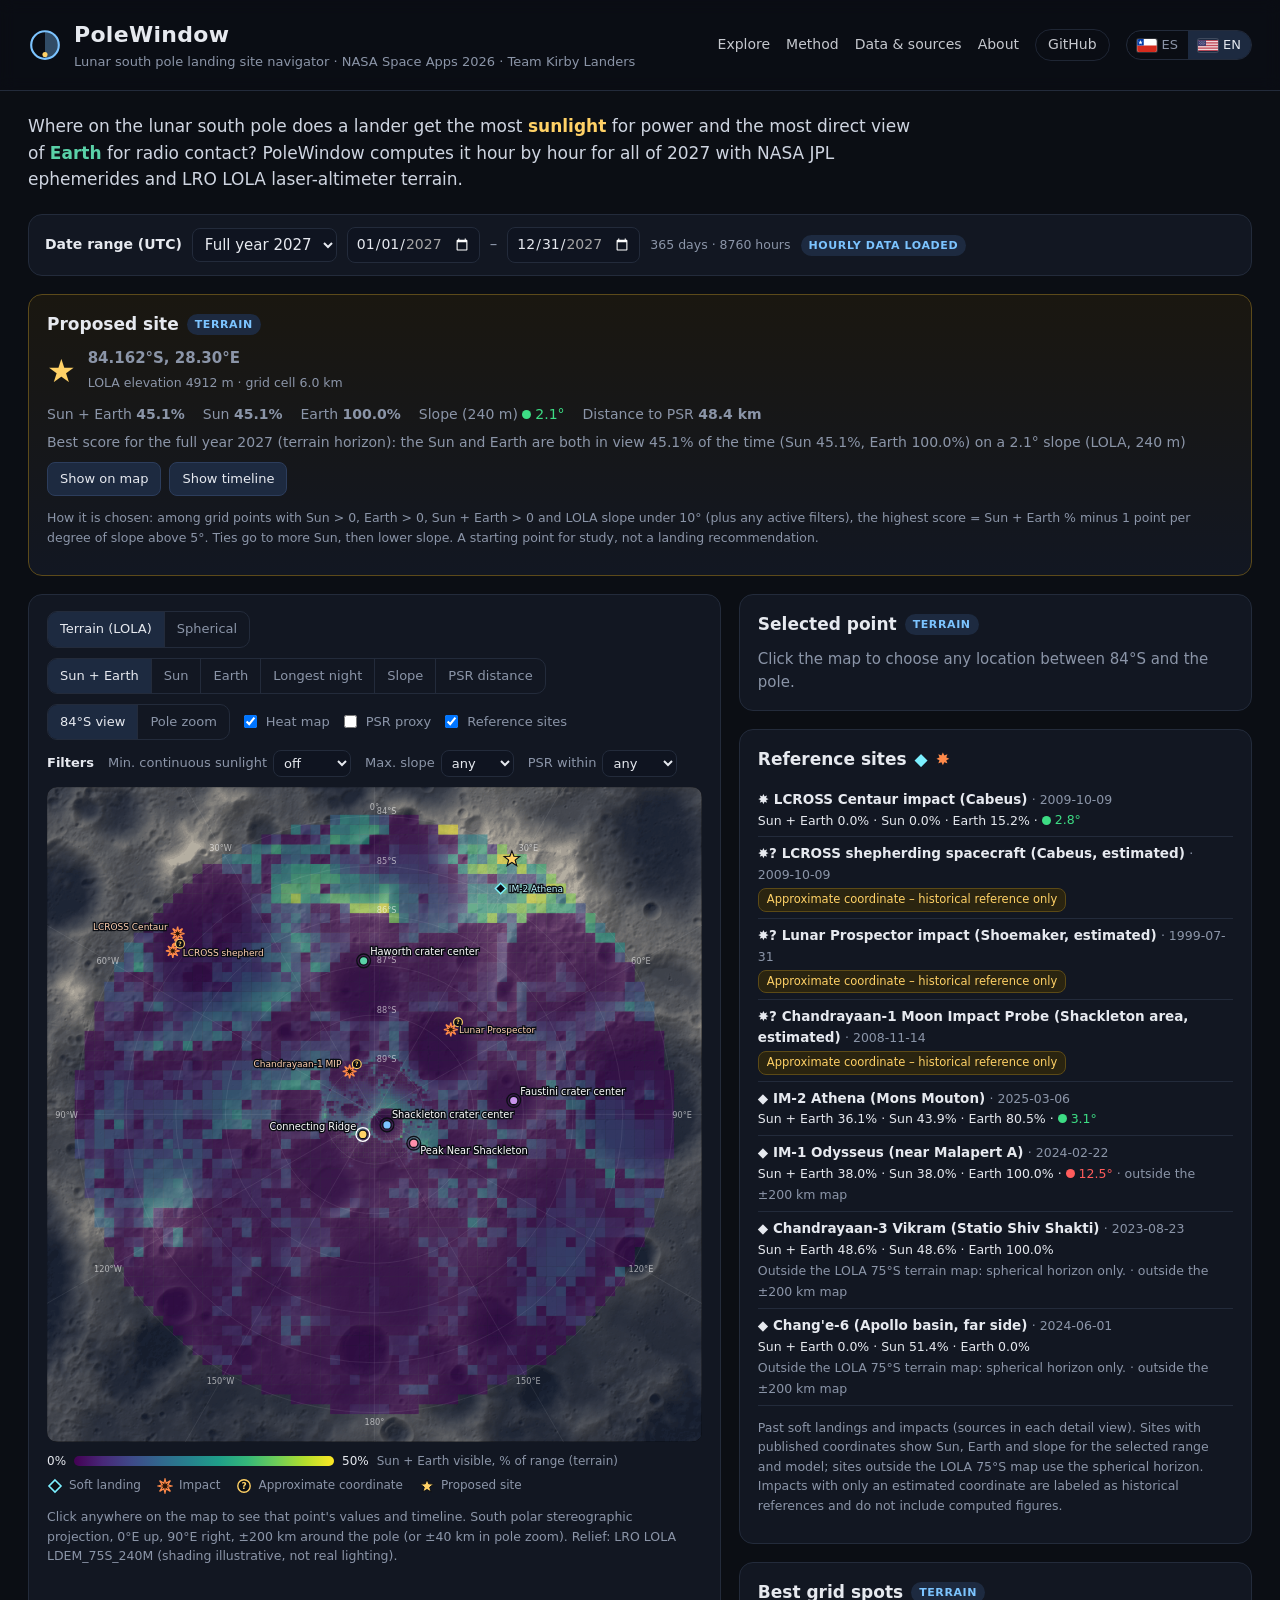
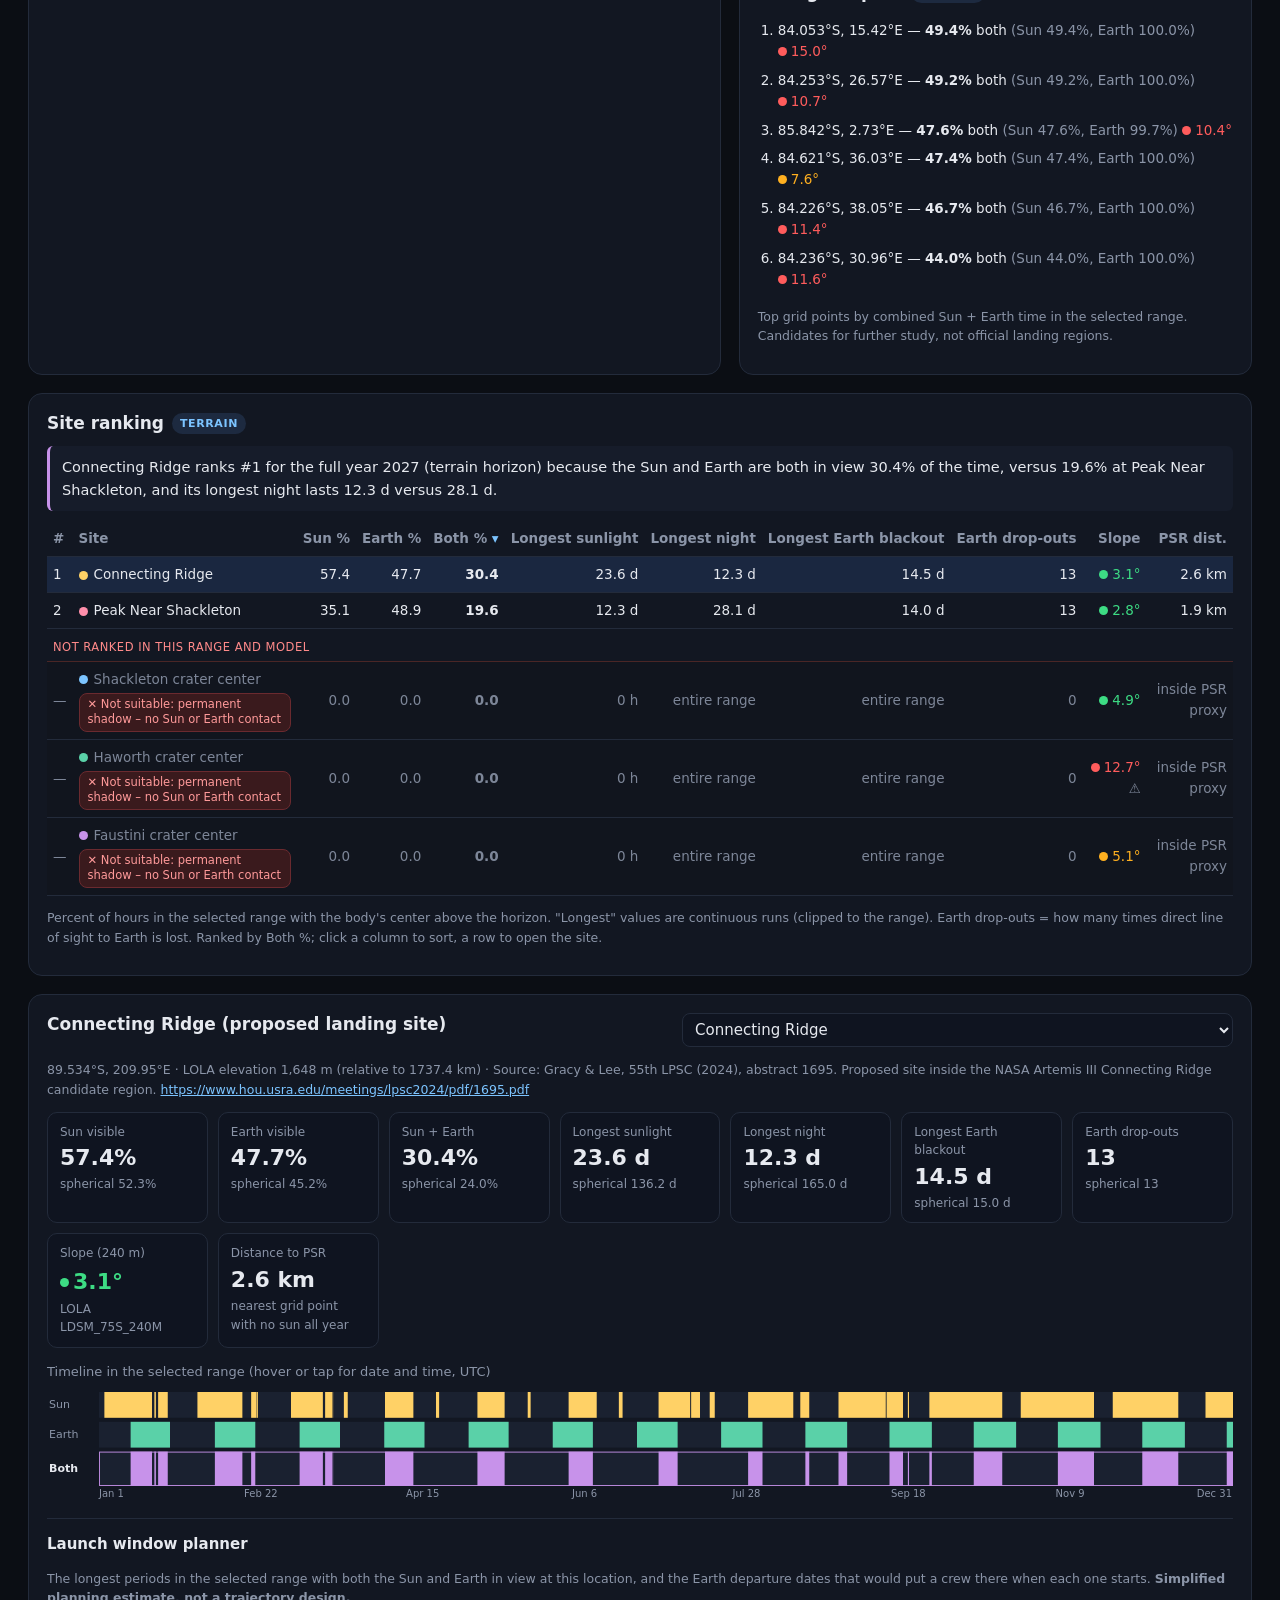
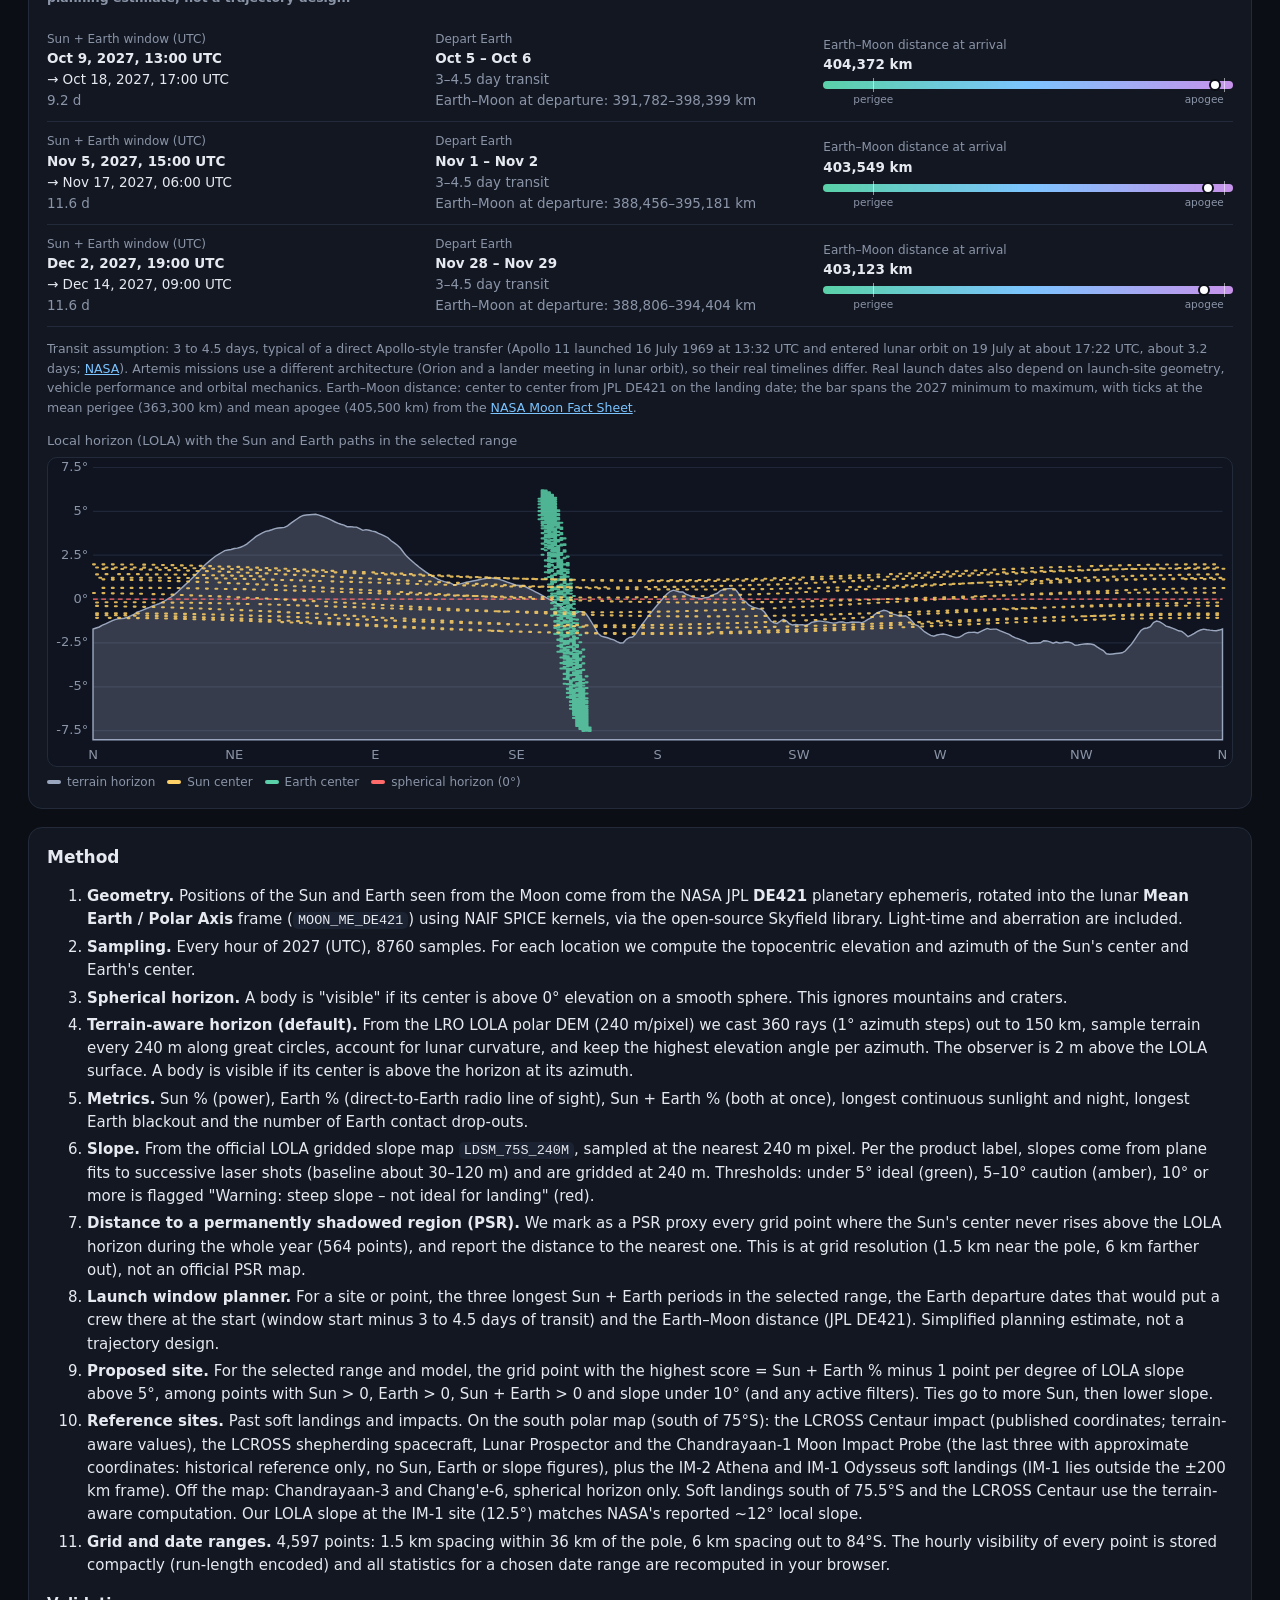
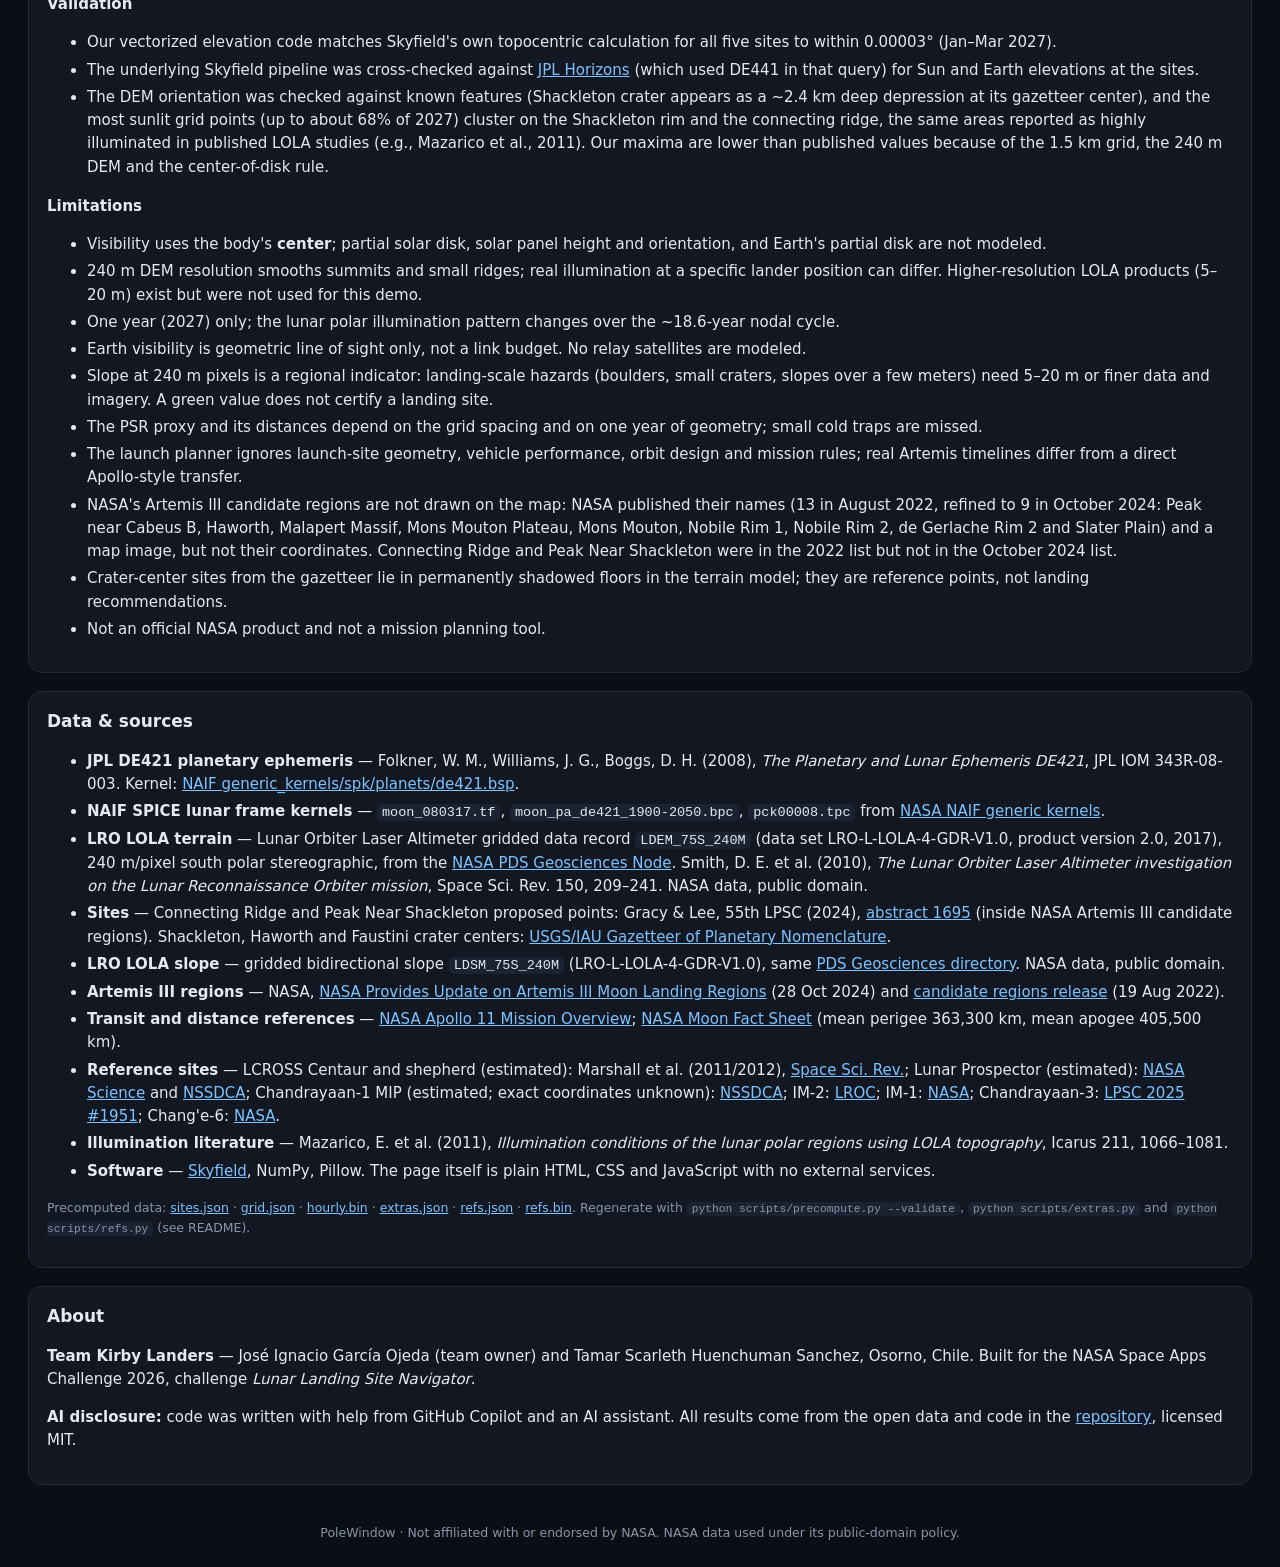
==== commit d545ae44: "Add polar impact icons and estimated historical crash sites Show published-coordinate impacts with a" ====
--- a/docs/index.html
+++ b/docs/index.html
@@ -94,6 +94,12 @@
       <div id="tip" class="tip" hidden></div>
     </div>
     <div class="legend"><span id="legLo">0%</span><div id="legBar" class="bar"></div><span id="legHi">100%</span><span id="legLabel" class="muted"></span></div>
+    <div class="symleg" id="symLegend">
+      <span class="cat"><svg viewBox="0 0 16 16" aria-hidden="true"><path d="M8 2L14 8L8 14L2 8Z" fill="#0b0e14" stroke="#7cf0ff" stroke-width="1.6"/></svg><span data-i18n="legLanding">Soft landing</span></span>
+      <span class="cat"><svg viewBox="0 0 16 16" aria-hidden="true"><path d="M8 1L9.15 5.35L13.41 2.59L10.65 6.85L15 8L10.65 9.15L13.41 13.41L9.15 10.65L8 15L6.85 10.65L2.59 13.41L5.35 9.15L1 8L5.35 6.85L2.59 2.59L6.85 5.35Z" fill="#2a1408" stroke="#ff8a4a" stroke-width="1.2"/></svg><span data-i18n="legImpact">Impact</span></span>
+      <span class="cat"><svg viewBox="0 0 16 16" aria-hidden="true"><circle cx="8" cy="8" r="6.2" fill="#0b0e14" stroke="#ffd166" stroke-width="1.4"/><text x="8" y="11.2" text-anchor="middle" font-size="9" font-weight="700" fill="#ffd166" font-family="system-ui,sans-serif">?</text></svg><span data-i18n="legApprox">Approximate coordinate</span></span>
+      <span class="cat"><svg viewBox="0 0 16 16" aria-hidden="true"><path d="M8 1.2L9.7 5.8L14.7 6.1L10.7 9.2L12.2 14L8 11.5L3.8 14L5.3 9.2L1.3 6.1L6.3 5.8Z" fill="#ffd166" stroke="#0b0e14" stroke-width="1"/></svg><span data-i18n="legProposed">Proposed site</span></span>
+    </div>
     <p class="muted small" data-i18n="mapNote">Click anywhere on the map to see that point's values and timeline. South polar stereographic projection, 0°E up, 90°E right, ±200 km around the pole (or ±40 km in pole zoom). Relief: LRO LOLA LDEM_75S_240M (shading illustrative, not real lighting).</p>
   </section>
 
@@ -106,9 +112,9 @@
     </section>
 
     <section class="card">
-      <h2><span data-i18n="refTitle">Reference sites</span> <span class="refkey">◆</span></h2>
+      <h2><span data-i18n="refTitle">Reference sites</span> <span class="refkey">◆</span> <span class="refkey impact">✸</span></h2>
       <ul id="refList" class="reflist"></ul>
-      <p class="muted small" data-i18n="refNote">Past landing and impact sites with published coordinates (sources in each detail view). Values use the selected range and model; sites outside the LOLA 75°S map use the spherical horizon.</p>
+      <p class="muted small" data-i18n="refNote">Past soft landings and impacts (sources in each detail view). Sites with published coordinates show Sun, Earth and slope for the selected range and model; sites outside the LOLA 75°S map use the spherical horizon. Impacts with only an estimated coordinate are labeled as historical references and do not include computed figures.</p>
     </section>
 
     <section class="card">
@@ -148,7 +154,7 @@
     </div>
     <p id="dMeta" class="muted small"></p>
     <div class="stats" id="dStats"></div>
-    <figure>
+    <figure id="dBandsFig">
       <figcaption data-i18n="tlCap">Timeline in the selected range (hover or tap for date and time, UTC)</figcaption>
       <div class="bands big" id="dBands"><canvas></canvas><div class="btip" hidden></div></div>
     </figure>
@@ -178,7 +184,7 @@
       <li><b>Distance to a permanently shadowed region (PSR).</b> We mark as a PSR proxy every grid point where the Sun's center never rises above the LOLA horizon during the whole year (<span class="nPsr">—</span> points), and report the distance to the nearest one. This is at grid resolution (1.5 km near the pole, 6 km farther out), not an official PSR map.</li>
       <li><b>Launch window planner.</b> For a site or point, the three longest Sun + Earth periods in the selected range, the Earth departure dates that would put a crew there at the start (window start minus 3 to 4.5 days of transit) and the Earth–Moon distance (JPL DE421). Simplified planning estimate, not a trajectory design.</li>
       <li><b>Proposed site.</b> For the selected range and model, the grid point with the highest score = Sun + Earth % minus 1 point per degree of LOLA slope above 5°, among points with Sun &gt; 0, Earth &gt; 0, Sun + Earth &gt; 0 and slope under 10° (and any active filters). Ties go to more Sun, then lower slope.</li>
-      <li><b>Reference sites.</b> Past landings and impacts with published coordinates: LCROSS (Cabeus), IM-2 Athena, IM-1 Odysseus, Chandrayaan-3 and Chang'e-6. Sites south of 75.5°S get the terrain-aware computation; the others the spherical horizon only. Our LOLA slope at the IM-1 site (12.5°) matches NASA's reported ~12° local slope.</li>
+      <li><b>Reference sites.</b> Past soft landings and impacts. On the south polar map (south of 75°S): the LCROSS Centaur impact (published coordinates; terrain-aware values), the LCROSS shepherding spacecraft, Lunar Prospector and the Chandrayaan-1 Moon Impact Probe (the last three with approximate coordinates: historical reference only, no Sun, Earth or slope figures), plus the IM-2 Athena and IM-1 Odysseus soft landings (IM-1 lies outside the ±200 km frame). Off the map: Chandrayaan-3 and Chang'e-6, spherical horizon only. Soft landings south of 75.5°S and the LCROSS Centaur use the terrain-aware computation. Our LOLA slope at the IM-1 site (12.5°) matches NASA's reported ~12° local slope.</li>
       <li><b>Grid and date ranges.</b> <span class="gridN">—</span> points: 1.5 km spacing within 36 km of the pole, 6 km spacing out to 84°S. The hourly visibility of every point is stored compactly (run-length encoded) and all statistics for a chosen date range are recomputed in your browser.</li>
     </ol>
     <h3>Validation</h3>
@@ -212,11 +218,11 @@
       <li><b>LRO LOLA slope</b> — gridded bidirectional slope <code>LDSM_75S_240M</code> (LRO-L-LOLA-4-GDR-V1.0), same <a href="https://pds-geosciences.wustl.edu/lro/lro-l-lola-3-rdr-v1/lrolol_1xxx/data/lola_gdr/polar/img/" target="_blank" rel="noopener">PDS Geosciences directory</a>. NASA data, public domain.</li>
       <li><b>Artemis III regions</b> — NASA, <a href="https://www.nasa.gov/news-release/nasa-provides-update-on-artemis-iii-moon-landing-regions/" target="_blank" rel="noopener">NASA Provides Update on Artemis III Moon Landing Regions</a> (28 Oct 2024) and <a href="https://www.nasa.gov/news-release/nasa-identifies-candidate-regions-for-landing-next-americans-on-moon/" target="_blank" rel="noopener">candidate regions release</a> (19 Aug 2022).</li>
       <li><b>Transit and distance references</b> — <a href="https://www.nasa.gov/history/apollo-11-mission-overview/" target="_blank" rel="noopener">NASA Apollo 11 Mission Overview</a>; <a href="https://nssdc.gsfc.nasa.gov/planetary/factsheet/moonfact.html" target="_blank" rel="noopener">NASA Moon Fact Sheet</a> (mean perigee 363,300 km, mean apogee 405,500 km).</li>
-      <li><b>Reference sites</b> — LCROSS: Marshall et al. (2011), <a href="https://doi.org/10.1007/s11214-011-9765-0" target="_blank" rel="noopener">Space Sci. Rev.</a>; IM-2: <a href="https://lroc.im-ldi.com/images/1408" target="_blank" rel="noopener">LROC</a>; IM-1: <a href="https://www.nasa.gov/missions/lro/nasas-lro-images-intuitive-machines-odysseus-lander/" target="_blank" rel="noopener">NASA</a>; Chandrayaan-3: <a href="https://www.hou.usra.edu/meetings/lpsc2025/pdf/1951.pdf" target="_blank" rel="noopener">LPSC 2025 #1951</a>; Chang'e-6: <a href="https://www.nasa.gov/centers-and-facilities/goddard/nasas-lro-spots-chinas-change-6-spacecraft-on-lunar-far-side/" target="_blank" rel="noopener">NASA</a>.</li>
+      <li><b>Reference sites</b> — LCROSS Centaur and shepherd (estimated): Marshall et al. (2011/2012), <a href="https://doi.org/10.1007/s11214-011-9765-0" target="_blank" rel="noopener">Space Sci. Rev.</a>; Lunar Prospector (estimated): <a href="https://science.nasa.gov/mission/lunar-prospector/" target="_blank" rel="noopener">NASA Science</a> and <a href="https://nssdc.gsfc.nasa.gov/planetary/lunar/lunar_artifact_impacts.html" target="_blank" rel="noopener">NSSDCA</a>; Chandrayaan-1 MIP (estimated; exact coordinates unknown): <a href="https://nssdc.gsfc.nasa.gov/planetary/lunar/lunar_artifact_impacts.html" target="_blank" rel="noopener">NSSDCA</a>; IM-2: <a href="https://lroc.im-ldi.com/images/1408" target="_blank" rel="noopener">LROC</a>; IM-1: <a href="https://www.nasa.gov/missions/lro/nasas-lro-images-intuitive-machines-odysseus-lander/" target="_blank" rel="noopener">NASA</a>; Chandrayaan-3: <a href="https://www.hou.usra.edu/meetings/lpsc2025/pdf/1951.pdf" target="_blank" rel="noopener">LPSC 2025 #1951</a>; Chang'e-6: <a href="https://www.nasa.gov/centers-and-facilities/goddard/nasas-lro-spots-chinas-change-6-spacecraft-on-lunar-far-side/" target="_blank" rel="noopener">NASA</a>.</li>
       <li><b>Illumination literature</b> — Mazarico, E. et al. (2011), <i>Illumination conditions of the lunar polar regions using LOLA topography</i>, Icarus 211, 1066–1081.</li>
       <li><b>Software</b> — <a href="https://rhodesmill.org/skyfield/" target="_blank" rel="noopener">Skyfield</a>, NumPy, Pillow. The page itself is plain HTML, CSS and JavaScript with no external services.</li>
     </ul>
-    <p class="muted small">Precomputed data: <a href="data/sites.json">sites.json</a> · <a href="data/grid.json">grid.json</a> · <a href="data/hourly.bin">hourly.bin</a> · <a href="data/extras.json">extras.json</a>. Regenerate with <code>python scripts/precompute.py --validate</code> and <code>python scripts/extras.py</code> (see README).</p>
+    <p class="muted small">Precomputed data: <a href="data/sites.json">sites.json</a> · <a href="data/grid.json">grid.json</a> · <a href="data/hourly.bin">hourly.bin</a> · <a href="data/extras.json">extras.json</a> · <a href="data/refs.json">refs.json</a> · <a href="data/refs.bin">refs.bin</a>. Regenerate with <code>python scripts/precompute.py --validate</code>, <code>python scripts/extras.py</code> and <code>python scripts/refs.py</code> (see README).</p>
   </section>
 
   <section class="card wide prose" id="about" data-i18n-html="about">
--- a/docs/style.css
+++ b/docs/style.css
@@ -140,6 +140,19 @@
 .reflist li{padding:6px 0;border-bottom:1px solid var(--line);cursor:pointer}
 .reflist li:hover b{color:var(--acc)}
 .refkey{color:#7cf0ff}
+.refkey.impact{color:#ff8a4a}
 .ref{cursor:pointer}
-.ref text{fill:#bff7ff;paint-order:stroke;stroke:#0b0e14;pointer-events:none}
+.ref text.lbl{fill:#bff7ff;paint-order:stroke;stroke:#0b0e14;pointer-events:none}
+.ref.impact text.lbl{fill:#ffd0b0}
+.ref text.qmark{fill:#ffd166;paint-order:stroke;stroke:#0b0e14;pointer-events:none;font-family:system-ui,sans-serif}
+.ref.sel path.landing{stroke:#fff}
+.ref.sel path.impact{stroke:#fff}
+.ref.sel circle.qbadge{stroke:#fff}
 .star{cursor:pointer}
+.symleg{display:flex;flex-wrap:wrap;gap:8px 16px;align-items:center;margin:6px 0 2px;font-size:12px;color:var(--mut)}
+.symleg .cat{display:inline-flex;align-items:center;gap:6px}
+.symleg svg{width:16px;height:16px;flex:0 0 auto;display:block}
+.approxtag{display:inline-block;margin-top:3px;padding:3px 8px;border-radius:8px;line-height:1.35;background:#2a2410;color:#ffd166;border:1px solid #5c4a16;font-size:11.5px;white-space:normal}
+.histbox{margin:8px 0 0;padding:10px 12px;border-radius:8px;background:#2a2410;color:#ffd58a;font-size:13.5px;border:1px solid #5c4a16}
+.reflist li.approx{cursor:pointer}
+@media (max-width:560px){.symleg{gap:6px 12px;font-size:11.5px}.symleg svg{width:14px;height:14px}}
